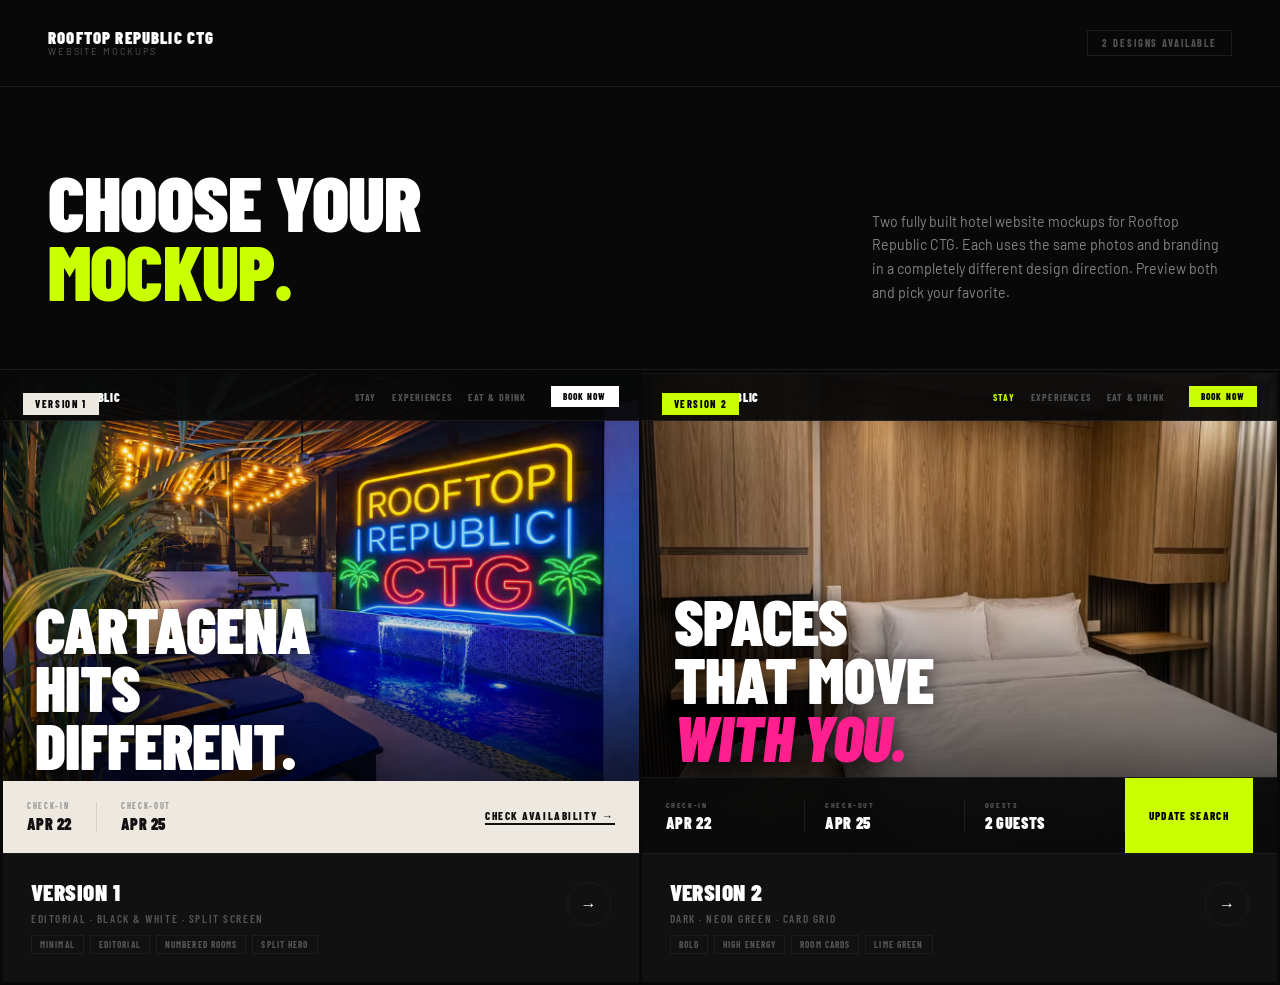
==== home.html @ eb77c1df "Add mockup showcase homepage with Version 1 and Version 2 cards New home.html serves as the root lan" ====
<!DOCTYPE html>
<html lang="en">
<head>
  <meta charset="UTF-8" />
  <meta name="viewport" content="width=device-width, initial-scale=1.0" />
  <title>Rooftop Republic CTG Mockups</title>
  <link rel="preconnect" href="https://fonts.googleapis.com">
  <link rel="preconnect" href="https://fonts.gstatic.com" crossorigin>
  <link href="https://fonts.googleapis.com/css2?family=Barlow+Condensed:wght@400;600;700;800;900&family=Barlow:wght@300;400;500&display=swap" rel="stylesheet">
  <style>
    *, *::before, *::after { box-sizing: border-box; margin: 0; padding: 0; }

    :root {
      --lime:  #C9FF00;
      --cream: #EDE9E1;
      --black: #080808;
      --dark:  #111;
      --border:#1C1C1C;
      --muted: #555;
      --white: #FFFFFF;
    }

    body {
      font-family: 'Barlow', sans-serif;
      background: var(--black);
      color: var(--white);
      min-height: 100vh;
    }

    /* ── HEADER ── */
    header {
      display: flex;
      align-items: center;
      justify-content: space-between;
      padding: 28px 48px;
      border-bottom: 1px solid var(--border);
    }
    .logo {
      display: flex;
      flex-direction: column;
      line-height: 1.15;
    }
    .logo-main {
      font-family: 'Barlow Condensed', sans-serif;
      font-size: 1.05rem;
      font-weight: 900;
      letter-spacing: .07em;
      text-transform: uppercase;
      color: var(--white);
    }
    .logo-sub {
      font-size: .58rem;
      letter-spacing: .2em;
      text-transform: uppercase;
      color: var(--muted);
    }
    .header-tag {
      font-family: 'Barlow Condensed', sans-serif;
      font-size: .65rem;
      font-weight: 700;
      letter-spacing: .18em;
      text-transform: uppercase;
      color: var(--muted);
      border: 1px solid var(--border);
      padding: 6px 14px;
    }

    /* ── HERO BAR ── */
    .hero-bar {
      padding: 80px 48px 64px;
      border-bottom: 1px solid var(--border);
      display: flex;
      align-items: flex-end;
      justify-content: space-between;
      gap: 40px;
    }
    .hero-bar-title {
      font-family: 'Barlow Condensed', sans-serif;
      font-size: clamp(3rem, 6vw, 5.5rem);
      font-weight: 900;
      text-transform: uppercase;
      letter-spacing: -.01em;
      line-height: .9;
    }
    .hero-bar-title span { color: var(--lime); }
    .hero-bar-desc {
      max-width: 360px;
      font-size: .88rem;
      color: rgba(255,255,255,.5);
      line-height: 1.7;
      flex-shrink: 0;
    }

    /* ── MOCKUP GRID ── */
    .mockup-grid {
      display: grid;
      grid-template-columns: 1fr 1fr;
      gap: 3px;
      padding: 3px;
    }

    .mockup-card {
      position: relative;
      background: var(--dark);
      overflow: hidden;
      cursor: pointer;
      text-decoration: none;
      color: inherit;
      display: block;
    }

    /* Preview: stacked mini-screenshots of the mockup */
    .mockup-preview {
      position: relative;
      height: 480px;
      overflow: hidden;
    }
    .mockup-preview img {
      width: 100%; height: 100%;
      object-fit: cover;
      display: block;
      transition: transform .65s ease;
    }
    .mockup-card:hover .mockup-preview img { transform: scale(1.04); }

    /* Overlay layer: shows the "screen" effect */
    .mockup-screen-overlay {
      position: absolute;
      inset: 0;
      background: linear-gradient(to top, rgba(0,0,0,.88) 0%, rgba(0,0,0,.1) 50%, transparent 100%);
    }

    /* Version badge */
    .version-badge {
      position: absolute;
      top: 20px; left: 20px;
      font-family: 'Barlow Condensed', sans-serif;
      font-size: .65rem;
      font-weight: 800;
      letter-spacing: .16em;
      text-transform: uppercase;
      padding: 5px 12px;
      color: var(--black);
    }
    .badge-v1 { background: var(--cream); color: var(--black); }
    .badge-v2 { background: var(--lime); color: var(--black); }

    /* Mockup info panel */
    .mockup-info {
      padding: 24px 28px 28px;
      border-top: 1px solid var(--border);
      display: flex;
      align-items: flex-start;
      justify-content: space-between;
      gap: 16px;
    }
    .mockup-name {
      font-family: 'Barlow Condensed', sans-serif;
      font-size: 1.45rem;
      font-weight: 900;
      text-transform: uppercase;
      letter-spacing: .02em;
      margin-bottom: 6px;
    }
    .mockup-style {
      font-family: 'Barlow Condensed', sans-serif;
      font-size: .7rem;
      font-weight: 600;
      letter-spacing: .14em;
      text-transform: uppercase;
      color: var(--muted);
    }
    .mockup-arrow {
      flex-shrink: 0;
      width: 44px; height: 44px;
      border: 1px solid var(--border);
      border-radius: 50%;
      display: flex;
      align-items: center;
      justify-content: center;
      font-size: 1rem;
      color: var(--white);
      transition: background .15s, border-color .15s;
      margin-top: 4px;
    }
    .mockup-card:hover .mockup-arrow {
      background: var(--white);
      border-color: var(--white);
      color: var(--black);
    }

    /* Style tags row */
    .style-tags {
      display: flex;
      gap: 6px;
      margin-top: 10px;
      flex-wrap: wrap;
    }
    .style-tag {
      font-family: 'Barlow Condensed', sans-serif;
      font-size: .58rem;
      font-weight: 700;
      letter-spacing: .12em;
      text-transform: uppercase;
      color: var(--muted);
      border: 1px solid var(--border);
      padding: 3px 8px;
    }

    /* ── FOOTER ── */
    footer {
      padding: 36px 48px;
      border-top: 1px solid var(--border);
      display: flex;
      align-items: center;
      justify-content: space-between;
      flex-wrap: wrap;
      gap: 16px;
    }
    .footer-copy {
      font-size: .7rem;
      color: var(--muted);
      letter-spacing: .06em;
    }
    .footer-note {
      font-family: 'Barlow Condensed', sans-serif;
      font-size: .65rem;
      font-weight: 600;
      letter-spacing: .14em;
      text-transform: uppercase;
      color: #333;
    }

    @media (max-width: 800px) {
      header { padding: 20px 24px; }
      .hero-bar { padding: 48px 24px 40px; flex-direction: column; align-items: flex-start; }
      .mockup-grid { grid-template-columns: 1fr; }
      .mockup-preview { height: 320px; }
      footer { padding: 24px; }
    }
  </style>
</head>
<body>

<!-- ── HEADER ── -->
<header>
  <div class="logo">
    <span class="logo-main">Rooftop Republic CTG</span>
    <span class="logo-sub">Website Mockups</span>
  </div>
  <div class="header-tag">2 Designs Available</div>
</header>

<!-- ── HERO BAR ── -->
<div class="hero-bar">
  <h1 class="hero-bar-title">
    Choose Your<br>
    <span>Mockup.</span>
  </h1>
  <p class="hero-bar-desc">
    Two fully built hotel website mockups for Rooftop Republic CTG. Each uses the same photos and branding in a completely different design direction. Preview both and pick your favorite.
  </p>
</div>

<!-- ── MOCKUP CARDS ── -->
<div class="mockup-grid">

  <!-- Version 1: Editorial B&W -->
  <a href="/hotel2" class="mockup-card">
    <div class="mockup-preview">
      <img src="/assets/rooftopgtg.png" alt="Version 1 — Editorial" />
      <div class="mockup-screen-overlay"></div>

      <!-- Mini nav overlay to hint at the design -->
      <div style="position:absolute; top:0; left:0; right:0; height:48px; background:rgba(8,8,8,.92); display:flex; align-items:center; padding:0 20px; gap:16px; border-bottom:1px solid rgba(255,255,255,.07);">
        <div style="font-family:'Barlow Condensed',sans-serif; font-size:.75rem; font-weight:900; letter-spacing:.06em; text-transform:uppercase; margin-right:auto;">Rooftop Republic</div>
        <div style="font-family:'Barlow Condensed',sans-serif; font-size:.62rem; font-weight:700; letter-spacing:.12em; text-transform:uppercase; color:#555;">Stay</div>
        <div style="font-family:'Barlow Condensed',sans-serif; font-size:.62rem; font-weight:700; letter-spacing:.12em; text-transform:uppercase; color:#555;">Experiences</div>
        <div style="font-family:'Barlow Condensed',sans-serif; font-size:.62rem; font-weight:700; letter-spacing:.12em; text-transform:uppercase; color:#555;">Eat &amp; Drink</div>
        <div style="background:var(--white); color:#000; font-family:'Barlow Condensed',sans-serif; font-size:.58rem; font-weight:800; letter-spacing:.12em; text-transform:uppercase; padding:5px 12px; margin-left:8px;">Book Now</div>
      </div>

      <!-- Hero text hint -->
      <div style="position:absolute; bottom:80px; left:32px;">
        <div style="font-family:'Barlow Condensed',sans-serif; font-size:clamp(2.5rem,5vw,4rem); font-weight:900; line-height:.9; letter-spacing:-.01em; text-transform:uppercase; color:#fff; text-shadow:0 2px 20px rgba(0,0,0,.6);">
          Cartagena<br>Hits<br>Different.
        </div>
      </div>

      <!-- Split cream hint at bottom -->
      <div style="position:absolute; bottom:0; left:0; right:0; height:72px; background:var(--cream); display:flex; align-items:center; padding:0 24px; gap:24px;">
        <div>
          <div style="font-family:'Barlow Condensed',sans-serif; font-size:.52rem; font-weight:700; letter-spacing:.2em; text-transform:uppercase; color:#999; margin-bottom:3px;">Check-In</div>
          <div style="font-family:'Barlow Condensed',sans-serif; font-size:1rem; font-weight:900; color:#111; letter-spacing:.03em; text-transform:uppercase;">APR 22</div>
        </div>
        <div style="width:1px; height:30px; background:rgba(0,0,0,.1);"></div>
        <div>
          <div style="font-family:'Barlow Condensed',sans-serif; font-size:.52rem; font-weight:700; letter-spacing:.2em; text-transform:uppercase; color:#999; margin-bottom:3px;">Check-Out</div>
          <div style="font-family:'Barlow Condensed',sans-serif; font-size:1rem; font-weight:900; color:#111; letter-spacing:.03em; text-transform:uppercase;">APR 25</div>
        </div>
        <div style="margin-left:auto; font-family:'Barlow Condensed',sans-serif; font-size:.7rem; font-weight:800; letter-spacing:.14em; text-transform:uppercase; color:#111; border-bottom:2px solid #111; padding-bottom:1px;">Check Availability →</div>
      </div>
    </div>
    <div class="mockup-info">
      <div>
        <div class="mockup-name">Version 1</div>
        <div class="mockup-style">Editorial · Black &amp; White · Split Screen</div>
        <div class="style-tags">
          <span class="style-tag">Minimal</span>
          <span class="style-tag">Editorial</span>
          <span class="style-tag">Numbered Rooms</span>
          <span class="style-tag">Split Hero</span>
        </div>
      </div>
      <div class="mockup-arrow">→</div>
    </div>
    <div class="version-badge badge-v1">Version 1</div>
  </a>

  <!-- Version 2: Dark / Neon -->
  <a href="/hotel" class="mockup-card">
    <div class="mockup-preview">
      <img src="/assets/mainbedroom.png" alt="Version 2 — Dark Neon" />
      <div class="mockup-screen-overlay"></div>

      <!-- Mini nav overlay -->
      <div style="position:absolute; top:0; left:0; right:0; height:48px; background:rgba(10,10,10,.95); display:flex; align-items:center; padding:0 20px; gap:16px; border-bottom:1px solid rgba(255,255,255,.07);">
        <div style="font-family:'Barlow Condensed',sans-serif; font-size:.75rem; font-weight:900; letter-spacing:.06em; text-transform:uppercase; margin-right:auto;">Rooftop Republic</div>
        <div style="font-family:'Barlow Condensed',sans-serif; font-size:.62rem; font-weight:700; letter-spacing:.12em; text-transform:uppercase; color:var(--lime);">Stay</div>
        <div style="font-family:'Barlow Condensed',sans-serif; font-size:.62rem; font-weight:700; letter-spacing:.12em; text-transform:uppercase; color:#555;">Experiences</div>
        <div style="font-family:'Barlow Condensed',sans-serif; font-size:.62rem; font-weight:700; letter-spacing:.12em; text-transform:uppercase; color:#555;">Eat &amp; Drink</div>
        <div style="background:var(--lime); color:#000; font-family:'Barlow Condensed',sans-serif; font-size:.58rem; font-weight:800; letter-spacing:.12em; text-transform:uppercase; padding:5px 12px; margin-left:8px;">Book Now</div>
      </div>

      <!-- Hero text hint -->
      <div style="position:absolute; bottom:88px; left:32px;">
        <div style="font-family:'Barlow Condensed',sans-serif; font-size:clamp(2.5rem,5vw,4rem); font-weight:900; line-height:.9; letter-spacing:-.01em; text-transform:uppercase; color:#fff; text-shadow:0 2px 20px rgba(0,0,0,.7);">
          Spaces<br>That Move<br><span style="color:#FF1F8E; font-style:italic;">With You.</span>
        </div>
      </div>

      <!-- Search bar hint at bottom -->
      <div style="position:absolute; bottom:0; left:0; right:0; height:76px; background:rgba(10,10,10,.95); display:flex; align-items:center; padding:0 24px; gap:0; border-top:1px solid rgba(255,255,255,.06);">
        <div style="flex:1; padding:0 20px 0 0; border-right:1px solid rgba(255,255,255,.08);">
          <div style="font-family:'Barlow Condensed',sans-serif; font-size:.5rem; font-weight:700; letter-spacing:.2em; text-transform:uppercase; color:#555; margin-bottom:3px;">Check-In</div>
          <div style="font-family:'Barlow Condensed',sans-serif; font-size:1rem; font-weight:900; color:#fff; letter-spacing:.04em; text-transform:uppercase;">APR 22</div>
        </div>
        <div style="flex:1; padding:0 20px; border-right:1px solid rgba(255,255,255,.08);">
          <div style="font-family:'Barlow Condensed',sans-serif; font-size:.5rem; font-weight:700; letter-spacing:.2em; text-transform:uppercase; color:#555; margin-bottom:3px;">Check-Out</div>
          <div style="font-family:'Barlow Condensed',sans-serif; font-size:1rem; font-weight:900; color:#fff; letter-spacing:.04em; text-transform:uppercase;">APR 25</div>
        </div>
        <div style="flex:1; padding:0 20px; border-right:1px solid rgba(255,255,255,.08);">
          <div style="font-family:'Barlow Condensed',sans-serif; font-size:.5rem; font-weight:700; letter-spacing:.2em; text-transform:uppercase; color:#555; margin-bottom:3px;">Guests</div>
          <div style="font-family:'Barlow Condensed',sans-serif; font-size:1rem; font-weight:900; color:#fff; letter-spacing:.04em; text-transform:uppercase;">2 Guests</div>
        </div>
        <div style="background:var(--lime); color:#000; font-family:'Barlow Condensed',sans-serif; font-size:.7rem; font-weight:800; letter-spacing:.12em; text-transform:uppercase; padding:0 24px; height:76px; display:flex; align-items:center; white-space:nowrap;">Update Search</div>
      </div>
    </div>
    <div class="mockup-info">
      <div>
        <div class="mockup-name">Version 2</div>
        <div class="mockup-style">Dark · Neon Green · Card Grid</div>
        <div class="style-tags">
          <span class="style-tag">Bold</span>
          <span class="style-tag">High Energy</span>
          <span class="style-tag">Room Cards</span>
          <span class="style-tag">Lime Green</span>
        </div>
      </div>
      <div class="mockup-arrow">→</div>
    </div>
    <div class="version-badge badge-v2">Version 2</div>
  </a>

</div>

<!-- ── FOOTER ── */
<footer>
  <span class="footer-copy">© 2025 Rooftop Republic CTG · Cartagena de Indias, Colombia</span>
  <span class="footer-note">Mockup Preview — Not for Distribution</span>
</footer>

</body>
</html>
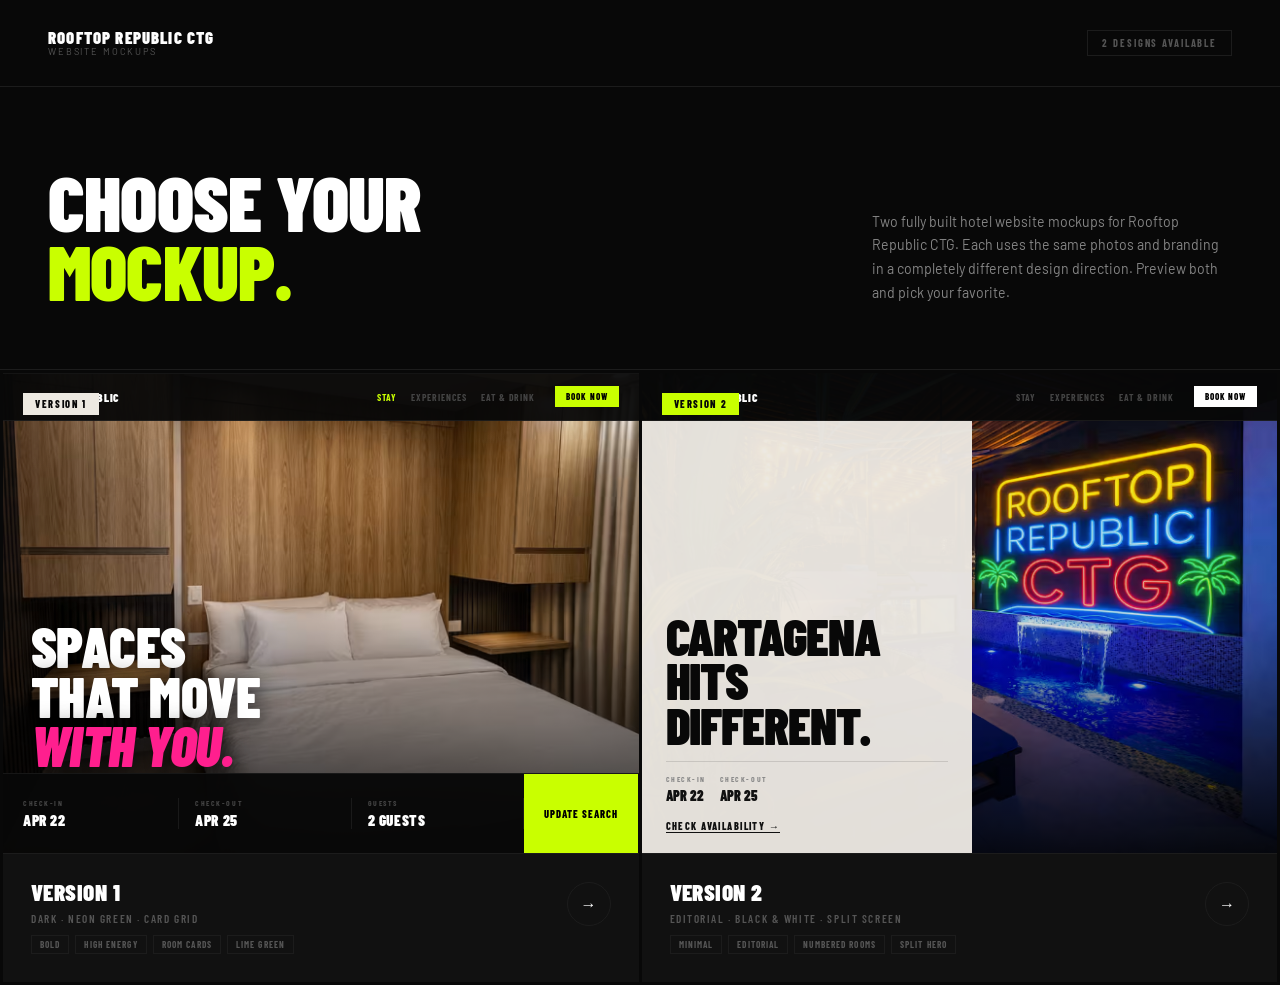
==== commit cdc6f738: "Rebuild hotel2 as Version 2 editorial mockup; fix homepage card labels hotel2.html: clean rebuild of" ====
--- a/home.html
+++ b/home.html
@@ -265,45 +265,86 @@
 <!-- ── MOCKUP CARDS ── -->
 <div class="mockup-grid">
 
-  <!-- Version 1: Editorial B&W -->
-  <a href="/hotel2" class="mockup-card">
+  <!-- ── VERSION 1: Dark / Neon ── -->
+  <a href="/hotel" class="mockup-card">
     <div class="mockup-preview">
-      <img src="/assets/rooftopgtg.png" alt="Version 1 — Editorial" />
+      <img src="/assets/mainbedroom.png" alt="Version 1 — Dark Neon" />
       <div class="mockup-screen-overlay"></div>
-
-      <!-- Mini nav overlay to hint at the design -->
-      <div style="position:absolute; top:0; left:0; right:0; height:48px; background:rgba(8,8,8,.92); display:flex; align-items:center; padding:0 20px; gap:16px; border-bottom:1px solid rgba(255,255,255,.07);">
-        <div style="font-family:'Barlow Condensed',sans-serif; font-size:.75rem; font-weight:900; letter-spacing:.06em; text-transform:uppercase; margin-right:auto;">Rooftop Republic</div>
-        <div style="font-family:'Barlow Condensed',sans-serif; font-size:.62rem; font-weight:700; letter-spacing:.12em; text-transform:uppercase; color:#555;">Stay</div>
-        <div style="font-family:'Barlow Condensed',sans-serif; font-size:.62rem; font-weight:700; letter-spacing:.12em; text-transform:uppercase; color:#555;">Experiences</div>
-        <div style="font-family:'Barlow Condensed',sans-serif; font-size:.62rem; font-weight:700; letter-spacing:.12em; text-transform:uppercase; color:#555;">Eat &amp; Drink</div>
-        <div style="background:var(--white); color:#000; font-family:'Barlow Condensed',sans-serif; font-size:.58rem; font-weight:800; letter-spacing:.12em; text-transform:uppercase; padding:5px 12px; margin-left:8px;">Book Now</div>
-      </div>
-
-      <!-- Hero text hint -->
-      <div style="position:absolute; bottom:80px; left:32px;">
-        <div style="font-family:'Barlow Condensed',sans-serif; font-size:clamp(2.5rem,5vw,4rem); font-weight:900; line-height:.9; letter-spacing:-.01em; text-transform:uppercase; color:#fff; text-shadow:0 2px 20px rgba(0,0,0,.6);">
-          Cartagena<br>Hits<br>Different.
-        </div>
-      </div>
-
-      <!-- Split cream hint at bottom -->
-      <div style="position:absolute; bottom:0; left:0; right:0; height:72px; background:var(--cream); display:flex; align-items:center; padding:0 24px; gap:24px;">
-        <div>
-          <div style="font-family:'Barlow Condensed',sans-serif; font-size:.52rem; font-weight:700; letter-spacing:.2em; text-transform:uppercase; color:#999; margin-bottom:3px;">Check-In</div>
-          <div style="font-family:'Barlow Condensed',sans-serif; font-size:1rem; font-weight:900; color:#111; letter-spacing:.03em; text-transform:uppercase;">APR 22</div>
-        </div>
-        <div style="width:1px; height:30px; background:rgba(0,0,0,.1);"></div>
-        <div>
-          <div style="font-family:'Barlow Condensed',sans-serif; font-size:.52rem; font-weight:700; letter-spacing:.2em; text-transform:uppercase; color:#999; margin-bottom:3px;">Check-Out</div>
-          <div style="font-family:'Barlow Condensed',sans-serif; font-size:1rem; font-weight:900; color:#111; letter-spacing:.03em; text-transform:uppercase;">APR 25</div>
-        </div>
-        <div style="margin-left:auto; font-family:'Barlow Condensed',sans-serif; font-size:.7rem; font-weight:800; letter-spacing:.14em; text-transform:uppercase; color:#111; border-bottom:2px solid #111; padding-bottom:1px;">Check Availability →</div>
+      <!-- Nav -->
+      <div style="position:absolute; top:0; left:0; right:0; height:48px; background:rgba(8,8,8,.95); display:flex; align-items:center; padding:0 20px; gap:14px; border-bottom:1px solid rgba(255,255,255,.07);">
+        <div style="font-family:'Barlow Condensed',sans-serif; font-size:.72rem; font-weight:900; letter-spacing:.06em; text-transform:uppercase; margin-right:auto;">Rooftop Republic</div>
+        <div style="font-family:'Barlow Condensed',sans-serif; font-size:.6rem; font-weight:700; letter-spacing:.1em; text-transform:uppercase; color:var(--lime);">Stay</div>
+        <div style="font-family:'Barlow Condensed',sans-serif; font-size:.6rem; font-weight:700; letter-spacing:.1em; text-transform:uppercase; color:#444;">Experiences</div>
+        <div style="font-family:'Barlow Condensed',sans-serif; font-size:.6rem; font-weight:700; letter-spacing:.1em; text-transform:uppercase; color:#444;">Eat &amp; Drink</div>
+        <div style="background:var(--lime); color:#000; font-family:'Barlow Condensed',sans-serif; font-size:.56rem; font-weight:800; letter-spacing:.1em; text-transform:uppercase; padding:5px 11px; margin-left:6px;">Book Now</div>
+      </div>
+      <!-- Hero headline -->
+      <div style="position:absolute; bottom:84px; left:28px;">
+        <div style="font-family:'Barlow Condensed',sans-serif; font-size:clamp(2rem,4.5vw,3.5rem); font-weight:900; line-height:.88; letter-spacing:-.01em; text-transform:uppercase; color:#fff; text-shadow:0 2px 24px rgba(0,0,0,.8);">
+          Spaces<br>That Move<br><span style="color:#FF1F8E; font-style:italic;">With You.</span>
+        </div>
+      </div>
+      <!-- Search bar -->
+      <div style="position:absolute; bottom:0; left:0; right:0; height:80px; background:rgba(8,8,8,.96); display:flex; align-items:center; padding:0 0 0 0; border-top:1px solid rgba(255,255,255,.06);">
+        <div style="flex:1; padding:0 16px 0 20px; border-right:1px solid rgba(255,255,255,.07);">
+          <div style="font-family:'Barlow Condensed',sans-serif; font-size:.48rem; font-weight:700; letter-spacing:.2em; text-transform:uppercase; color:#444; margin-bottom:3px;">Check-In</div>
+          <div style="font-family:'Barlow Condensed',sans-serif; font-size:.95rem; font-weight:900; color:#fff; letter-spacing:.04em; text-transform:uppercase;">APR 22</div>
+        </div>
+        <div style="flex:1; padding:0 16px; border-right:1px solid rgba(255,255,255,.07);">
+          <div style="font-family:'Barlow Condensed',sans-serif; font-size:.48rem; font-weight:700; letter-spacing:.2em; text-transform:uppercase; color:#444; margin-bottom:3px;">Check-Out</div>
+          <div style="font-family:'Barlow Condensed',sans-serif; font-size:.95rem; font-weight:900; color:#fff; letter-spacing:.04em; text-transform:uppercase;">APR 25</div>
+        </div>
+        <div style="flex:1; padding:0 16px; border-right:1px solid rgba(255,255,255,.07);">
+          <div style="font-family:'Barlow Condensed',sans-serif; font-size:.48rem; font-weight:700; letter-spacing:.2em; text-transform:uppercase; color:#444; margin-bottom:3px;">Guests</div>
+          <div style="font-family:'Barlow Condensed',sans-serif; font-size:.95rem; font-weight:900; color:#fff; letter-spacing:.04em; text-transform:uppercase;">2 Guests</div>
+        </div>
+        <div style="background:var(--lime); color:#000; font-family:'Barlow Condensed',sans-serif; font-size:.66rem; font-weight:800; letter-spacing:.1em; text-transform:uppercase; padding:0 20px; height:80px; display:flex; align-items:center; white-space:nowrap; flex-shrink:0;">Update Search</div>
       </div>
     </div>
     <div class="mockup-info">
       <div>
         <div class="mockup-name">Version 1</div>
+        <div class="mockup-style">Dark · Neon Green · Card Grid</div>
+        <div class="style-tags">
+          <span class="style-tag">Bold</span>
+          <span class="style-tag">High Energy</span>
+          <span class="style-tag">Room Cards</span>
+          <span class="style-tag">Lime Green</span>
+        </div>
+      </div>
+      <div class="mockup-arrow">→</div>
+    </div>
+    <div class="version-badge badge-v1">Version 1</div>
+  </a>
+
+  <!-- ── VERSION 2: Editorial B&W ── -->
+  <a href="/hotel2" class="mockup-card">
+    <div class="mockup-preview">
+      <img src="/assets/rooftopgtg.png" alt="Version 2 — Editorial" />
+      <div class="mockup-screen-overlay"></div>
+      <!-- Nav -->
+      <div style="position:absolute; top:0; left:0; right:0; height:48px; background:rgba(8,8,8,.95); display:flex; align-items:center; padding:0 20px; gap:14px; border-bottom:1px solid rgba(255,255,255,.07);">
+        <div style="font-family:'Barlow Condensed',sans-serif; font-size:.72rem; font-weight:900; letter-spacing:.06em; text-transform:uppercase; margin-right:auto;">Rooftop Republic</div>
+        <div style="font-family:'Barlow Condensed',sans-serif; font-size:.6rem; font-weight:700; letter-spacing:.1em; text-transform:uppercase; color:#444;">Stay</div>
+        <div style="font-family:'Barlow Condensed',sans-serif; font-size:.6rem; font-weight:700; letter-spacing:.1em; text-transform:uppercase; color:#444;">Experiences</div>
+        <div style="font-family:'Barlow Condensed',sans-serif; font-size:.6rem; font-weight:700; letter-spacing:.1em; text-transform:uppercase; color:#444;">Eat &amp; Drink</div>
+        <div style="background:#fff; color:#000; font-family:'Barlow Condensed',sans-serif; font-size:.56rem; font-weight:800; letter-spacing:.1em; text-transform:uppercase; padding:5px 11px; margin-left:6px;">Book Now</div>
+      </div>
+      <!-- Hero text: cream left panel overlay -->
+      <div style="position:absolute; bottom:0; left:0; width:52%; height:calc(100% - 48px); background:rgba(237,233,226,.96); display:flex; flex-direction:column; justify-content:flex-end; padding:20px 24px;">
+        <div style="font-family:'Barlow Condensed',sans-serif; font-size:clamp(1.8rem,4vw,3.2rem); font-weight:900; line-height:.87; letter-spacing:-.02em; text-transform:uppercase; color:#080808; margin-bottom:14px;">Cartagena<br>Hits<br>Different.</div>
+        <div style="border-top:1px solid rgba(0,0,0,.12); padding-top:12px;">
+          <div style="display:flex; gap:14px; margin-bottom:10px;">
+            <div><div style="font-family:'Barlow Condensed',sans-serif; font-size:.48rem; font-weight:700; letter-spacing:.2em; text-transform:uppercase; color:#888; margin-bottom:3px;">Check-In</div><div style="font-family:'Barlow Condensed',sans-serif; font-size:.88rem; font-weight:900; color:#111; text-transform:uppercase;">APR 22</div></div>
+            <div><div style="font-family:'Barlow Condensed',sans-serif; font-size:.48rem; font-weight:700; letter-spacing:.2em; text-transform:uppercase; color:#888; margin-bottom:3px;">Check-Out</div><div style="font-family:'Barlow Condensed',sans-serif; font-size:.88rem; font-weight:900; color:#111; text-transform:uppercase;">APR 25</div></div>
+          </div>
+          <div style="font-family:'Barlow Condensed',sans-serif; font-size:.64rem; font-weight:800; letter-spacing:.14em; text-transform:uppercase; color:#111; border-bottom:1.5px solid #111; display:inline;">Check Availability →</div>
+        </div>
+      </div>
+    </div>
+    <div class="mockup-info">
+      <div>
+        <div class="mockup-name">Version 2</div>
         <div class="mockup-style">Editorial · Black &amp; White · Split Screen</div>
         <div class="style-tags">
           <span class="style-tag">Minimal</span>
@@ -314,61 +355,6 @@
       </div>
       <div class="mockup-arrow">→</div>
     </div>
-    <div class="version-badge badge-v1">Version 1</div>
-  </a>
-
-  <!-- Version 2: Dark / Neon -->
-  <a href="/hotel" class="mockup-card">
-    <div class="mockup-preview">
-      <img src="/assets/mainbedroom.png" alt="Version 2 — Dark Neon" />
-      <div class="mockup-screen-overlay"></div>
-
-      <!-- Mini nav overlay -->
-      <div style="position:absolute; top:0; left:0; right:0; height:48px; background:rgba(10,10,10,.95); display:flex; align-items:center; padding:0 20px; gap:16px; border-bottom:1px solid rgba(255,255,255,.07);">
-        <div style="font-family:'Barlow Condensed',sans-serif; font-size:.75rem; font-weight:900; letter-spacing:.06em; text-transform:uppercase; margin-right:auto;">Rooftop Republic</div>
-        <div style="font-family:'Barlow Condensed',sans-serif; font-size:.62rem; font-weight:700; letter-spacing:.12em; text-transform:uppercase; color:var(--lime);">Stay</div>
-        <div style="font-family:'Barlow Condensed',sans-serif; font-size:.62rem; font-weight:700; letter-spacing:.12em; text-transform:uppercase; color:#555;">Experiences</div>
-        <div style="font-family:'Barlow Condensed',sans-serif; font-size:.62rem; font-weight:700; letter-spacing:.12em; text-transform:uppercase; color:#555;">Eat &amp; Drink</div>
-        <div style="background:var(--lime); color:#000; font-family:'Barlow Condensed',sans-serif; font-size:.58rem; font-weight:800; letter-spacing:.12em; text-transform:uppercase; padding:5px 12px; margin-left:8px;">Book Now</div>
-      </div>
-
-      <!-- Hero text hint -->
-      <div style="position:absolute; bottom:88px; left:32px;">
-        <div style="font-family:'Barlow Condensed',sans-serif; font-size:clamp(2.5rem,5vw,4rem); font-weight:900; line-height:.9; letter-spacing:-.01em; text-transform:uppercase; color:#fff; text-shadow:0 2px 20px rgba(0,0,0,.7);">
-          Spaces<br>That Move<br><span style="color:#FF1F8E; font-style:italic;">With You.</span>
-        </div>
-      </div>
-
-      <!-- Search bar hint at bottom -->
-      <div style="position:absolute; bottom:0; left:0; right:0; height:76px; background:rgba(10,10,10,.95); display:flex; align-items:center; padding:0 24px; gap:0; border-top:1px solid rgba(255,255,255,.06);">
-        <div style="flex:1; padding:0 20px 0 0; border-right:1px solid rgba(255,255,255,.08);">
-          <div style="font-family:'Barlow Condensed',sans-serif; font-size:.5rem; font-weight:700; letter-spacing:.2em; text-transform:uppercase; color:#555; margin-bottom:3px;">Check-In</div>
-          <div style="font-family:'Barlow Condensed',sans-serif; font-size:1rem; font-weight:900; color:#fff; letter-spacing:.04em; text-transform:uppercase;">APR 22</div>
-        </div>
-        <div style="flex:1; padding:0 20px; border-right:1px solid rgba(255,255,255,.08);">
-          <div style="font-family:'Barlow Condensed',sans-serif; font-size:.5rem; font-weight:700; letter-spacing:.2em; text-transform:uppercase; color:#555; margin-bottom:3px;">Check-Out</div>
-          <div style="font-family:'Barlow Condensed',sans-serif; font-size:1rem; font-weight:900; color:#fff; letter-spacing:.04em; text-transform:uppercase;">APR 25</div>
-        </div>
-        <div style="flex:1; padding:0 20px; border-right:1px solid rgba(255,255,255,.08);">
-          <div style="font-family:'Barlow Condensed',sans-serif; font-size:.5rem; font-weight:700; letter-spacing:.2em; text-transform:uppercase; color:#555; margin-bottom:3px;">Guests</div>
-          <div style="font-family:'Barlow Condensed',sans-serif; font-size:1rem; font-weight:900; color:#fff; letter-spacing:.04em; text-transform:uppercase;">2 Guests</div>
-        </div>
-        <div style="background:var(--lime); color:#000; font-family:'Barlow Condensed',sans-serif; font-size:.7rem; font-weight:800; letter-spacing:.12em; text-transform:uppercase; padding:0 24px; height:76px; display:flex; align-items:center; white-space:nowrap;">Update Search</div>
-      </div>
-    </div>
-    <div class="mockup-info">
-      <div>
-        <div class="mockup-name">Version 2</div>
-        <div class="mockup-style">Dark · Neon Green · Card Grid</div>
-        <div class="style-tags">
-          <span class="style-tag">Bold</span>
-          <span class="style-tag">High Energy</span>
-          <span class="style-tag">Room Cards</span>
-          <span class="style-tag">Lime Green</span>
-        </div>
-      </div>
-      <div class="mockup-arrow">→</div>
-    </div>
     <div class="version-badge badge-v2">Version 2</div>
   </a>
 
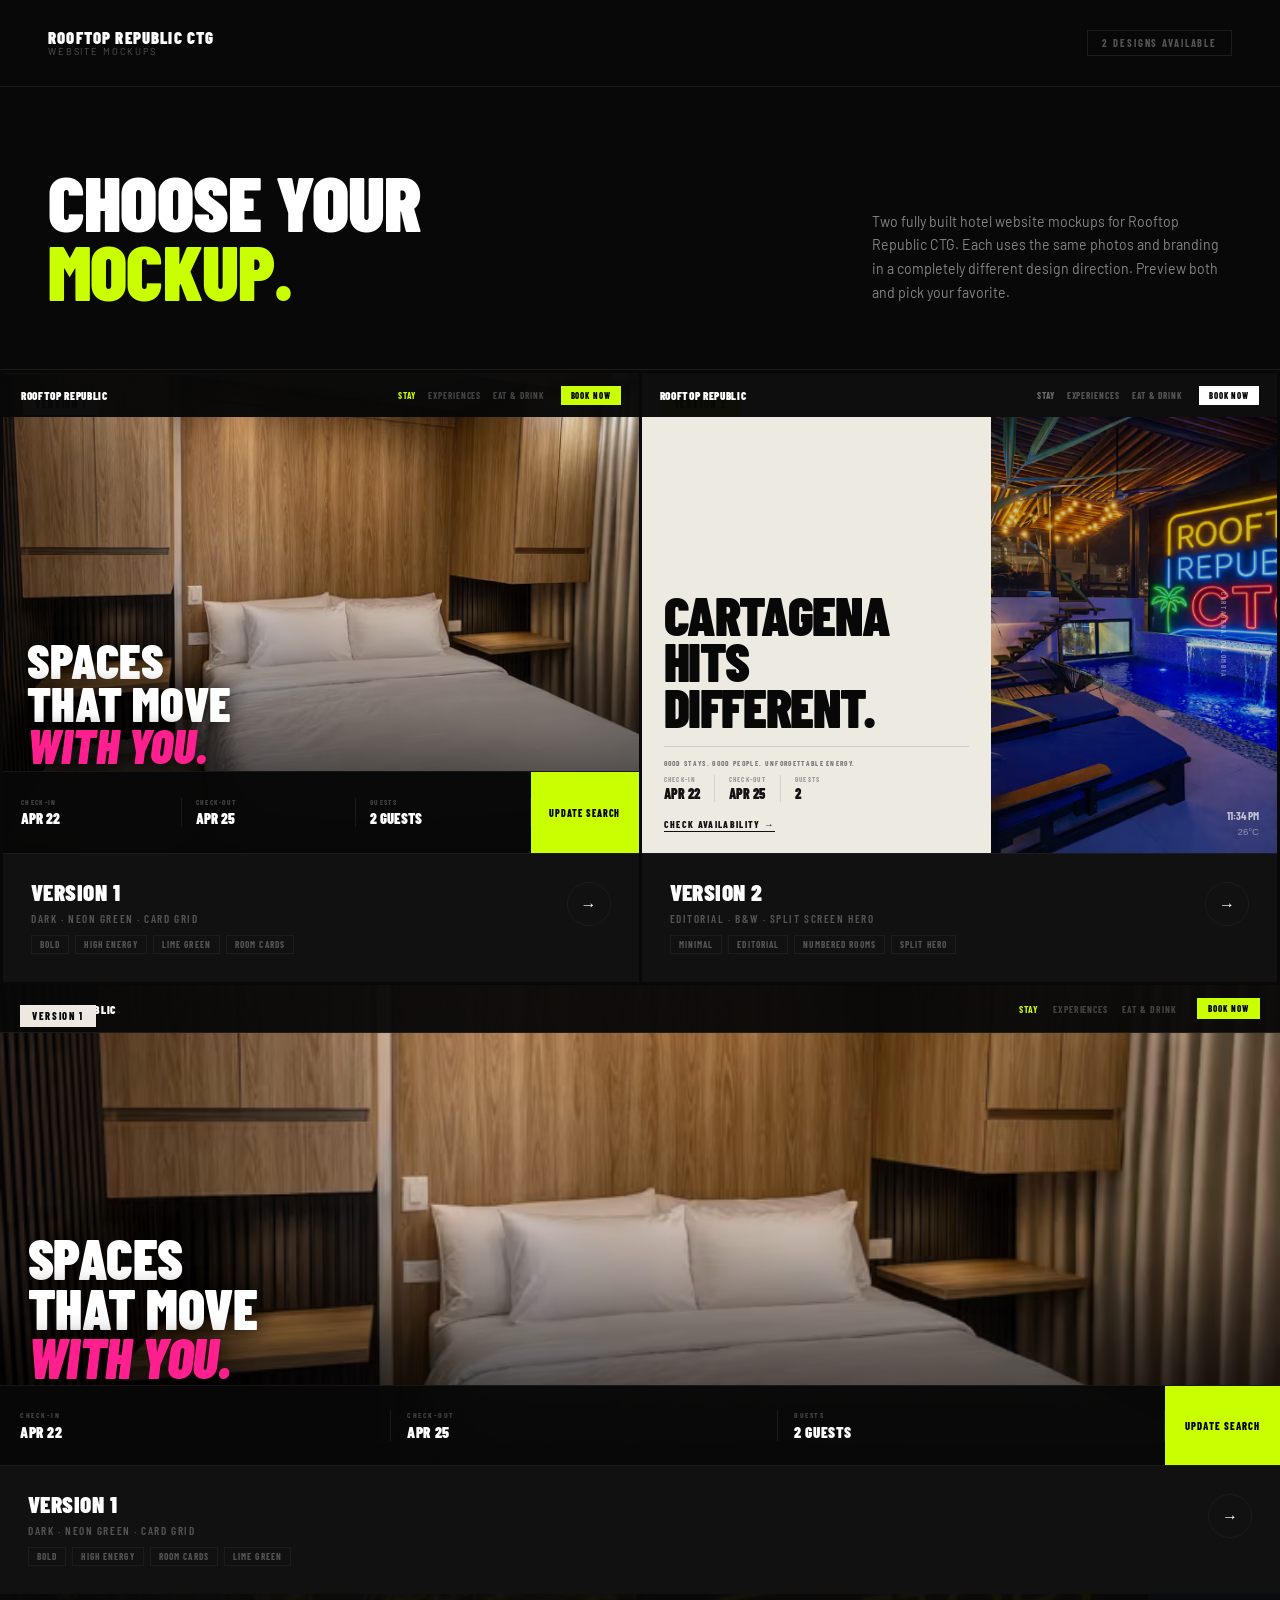
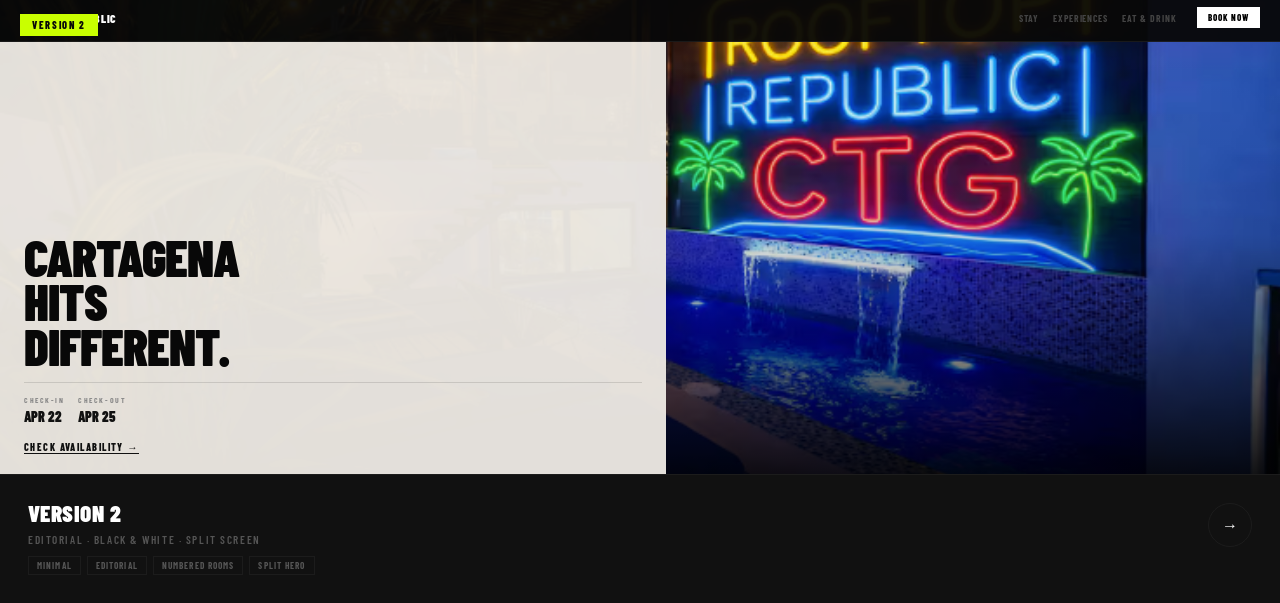
==== commit 923d7a1b: "Fix homepage: make Version 1 and Version 2 cards visually distinct Version 1 card: dark background w" ====
--- a/home.html
+++ b/home.html
@@ -264,6 +264,127 @@
 
 <!-- ── MOCKUP CARDS ── -->
 <div class="mockup-grid">
+
+  <!-- ── VERSION 1: Dark / Neon ── -->
+  <a href="/hotel" class="mockup-card">
+    <div class="mockup-preview">
+      <img src="/assets/mainbedroom.png" alt="Version 1" />
+      <div class="mockup-screen-overlay"></div>
+      <!-- Nav bar -->
+      <div style="position:absolute;top:0;left:0;right:0;height:44px;background:rgba(8,8,8,.97);display:flex;align-items:center;padding:0 18px;gap:12px;z-index:10;">
+        <span style="font-family:'Barlow Condensed',sans-serif;font-size:.7rem;font-weight:900;letter-spacing:.06em;text-transform:uppercase;color:#fff;margin-right:auto;">Rooftop Republic</span>
+        <span style="font-family:'Barlow Condensed',sans-serif;font-size:.58rem;font-weight:700;letter-spacing:.1em;text-transform:uppercase;color:#C9FF00;">Stay</span>
+        <span style="font-family:'Barlow Condensed',sans-serif;font-size:.58rem;font-weight:700;letter-spacing:.1em;text-transform:uppercase;color:#444;">Experiences</span>
+        <span style="font-family:'Barlow Condensed',sans-serif;font-size:.58rem;font-weight:700;letter-spacing:.1em;text-transform:uppercase;color:#444;">Eat &amp; Drink</span>
+        <span style="background:#C9FF00;color:#000;font-family:'Barlow Condensed',sans-serif;font-size:.54rem;font-weight:800;letter-spacing:.1em;text-transform:uppercase;padding:4px 10px;margin-left:4px;">Book Now</span>
+      </div>
+      <!-- Headline -->
+      <div style="position:absolute;bottom:86px;left:24px;z-index:10;">
+        <div style="font-family:'Barlow Condensed',sans-serif;font-size:clamp(1.8rem,3.8vw,3.2rem);font-weight:900;line-height:.88;text-transform:uppercase;color:#fff;text-shadow:0 2px 20px rgba(0,0,0,.9);">
+          Spaces<br>That Move<br><span style="color:#FF1F8E;font-style:italic;">With You.</span>
+        </div>
+      </div>
+      <!-- Dark search bar -->
+      <div style="position:absolute;bottom:0;left:0;right:0;height:82px;background:rgba(8,8,8,.97);display:flex;align-items:center;z-index:10;border-top:1px solid rgba(255,255,255,.06);">
+        <div style="flex:1;padding:0 14px 0 18px;border-right:1px solid rgba(255,255,255,.07);">
+          <div style="font-family:'Barlow Condensed',sans-serif;font-size:.46rem;font-weight:700;letter-spacing:.18em;text-transform:uppercase;color:#444;margin-bottom:3px;">Check-In</div>
+          <div style="font-family:'Barlow Condensed',sans-serif;font-size:.92rem;font-weight:900;color:#fff;text-transform:uppercase;">APR 22</div>
+        </div>
+        <div style="flex:1;padding:0 14px;border-right:1px solid rgba(255,255,255,.07);">
+          <div style="font-family:'Barlow Condensed',sans-serif;font-size:.46rem;font-weight:700;letter-spacing:.18em;text-transform:uppercase;color:#444;margin-bottom:3px;">Check-Out</div>
+          <div style="font-family:'Barlow Condensed',sans-serif;font-size:.92rem;font-weight:900;color:#fff;text-transform:uppercase;">APR 25</div>
+        </div>
+        <div style="flex:1;padding:0 14px;border-right:1px solid rgba(255,255,255,.07);">
+          <div style="font-family:'Barlow Condensed',sans-serif;font-size:.46rem;font-weight:700;letter-spacing:.18em;text-transform:uppercase;color:#444;margin-bottom:3px;">Guests</div>
+          <div style="font-family:'Barlow Condensed',sans-serif;font-size:.92rem;font-weight:900;color:#fff;text-transform:uppercase;">2 Guests</div>
+        </div>
+        <div style="background:#C9FF00;color:#000;font-family:'Barlow Condensed',sans-serif;font-size:.62rem;font-weight:800;letter-spacing:.1em;text-transform:uppercase;padding:0 18px;height:82px;display:flex;align-items:center;white-space:nowrap;flex-shrink:0;">Update Search</div>
+      </div>
+    </div>
+    <div class="mockup-info">
+      <div>
+        <div class="mockup-name">Version 1</div>
+        <div class="mockup-style">Dark · Neon Green · Card Grid</div>
+        <div class="style-tags">
+          <span class="style-tag">Bold</span>
+          <span class="style-tag">High Energy</span>
+          <span class="style-tag">Lime Green</span>
+          <span class="style-tag">Room Cards</span>
+        </div>
+      </div>
+      <div class="mockup-arrow">→</div>
+    </div>
+    <div class="version-badge badge-v1">Version 1</div>
+  </a>
+
+  <!-- ── VERSION 2: Editorial Split Screen ── -->
+  <a href="/hotel2" class="mockup-card">
+    <div class="mockup-preview" style="background:var(--cream);">
+      <!-- This card is a TRUE split: left=cream panel, right=photo -->
+      <!-- Nav bar (dark, full width) -->
+      <div style="position:absolute;top:0;left:0;right:0;height:44px;background:rgba(8,8,8,.97);display:flex;align-items:center;padding:0 18px;gap:12px;z-index:10;">
+        <span style="font-family:'Barlow Condensed',sans-serif;font-size:.7rem;font-weight:900;letter-spacing:.06em;text-transform:uppercase;color:#fff;margin-right:auto;">Rooftop Republic</span>
+        <span style="font-family:'Barlow Condensed',sans-serif;font-size:.58rem;font-weight:700;letter-spacing:.1em;text-transform:uppercase;color:rgba(255,255,255,.4);">Stay</span>
+        <span style="font-family:'Barlow Condensed',sans-serif;font-size:.58rem;font-weight:700;letter-spacing:.1em;text-transform:uppercase;color:rgba(255,255,255,.3);">Experiences</span>
+        <span style="font-family:'Barlow Condensed',sans-serif;font-size:.58rem;font-weight:700;letter-spacing:.1em;text-transform:uppercase;color:rgba(255,255,255,.3);">Eat &amp; Drink</span>
+        <span style="background:#fff;color:#000;font-family:'Barlow Condensed',sans-serif;font-size:.54rem;font-weight:800;letter-spacing:.1em;text-transform:uppercase;padding:4px 10px;margin-left:4px;">Book Now</span>
+      </div>
+      <!-- Left cream panel (55% width) -->
+      <div style="position:absolute;top:44px;left:0;width:55%;bottom:0;background:#EDEAE2;display:flex;flex-direction:column;justify-content:flex-end;padding:20px 22px 22px;z-index:5;">
+        <div style="font-family:'Barlow Condensed',sans-serif;font-size:clamp(2rem,4.2vw,3.8rem);font-weight:900;line-height:.86;letter-spacing:-.025em;text-transform:uppercase;color:#080808;margin-bottom:16px;">
+          Cartagena<br>Hits<br>Different.
+        </div>
+        <div style="border-top:1px solid rgba(0,0,0,.13);padding-top:12px;">
+          <div style="font-family:'Barlow Condensed',sans-serif;font-size:.46rem;font-weight:700;letter-spacing:.18em;text-transform:uppercase;color:#777;margin-bottom:8px;">Good Stays. Good People. Unforgettable Energy.</div>
+          <div style="display:flex;gap:14px;margin-bottom:10px;">
+            <div>
+              <div style="font-family:'Barlow Condensed',sans-serif;font-size:.44rem;font-weight:700;letter-spacing:.18em;text-transform:uppercase;color:#999;margin-bottom:2px;">Check-In</div>
+              <div style="font-family:'Barlow Condensed',sans-serif;font-size:.86rem;font-weight:900;color:#111;text-transform:uppercase;">APR 22</div>
+            </div>
+            <div style="width:1px;background:rgba(0,0,0,.1);"></div>
+            <div>
+              <div style="font-family:'Barlow Condensed',sans-serif;font-size:.44rem;font-weight:700;letter-spacing:.18em;text-transform:uppercase;color:#999;margin-bottom:2px;">Check-Out</div>
+              <div style="font-family:'Barlow Condensed',sans-serif;font-size:.86rem;font-weight:900;color:#111;text-transform:uppercase;">APR 25</div>
+            </div>
+            <div style="width:1px;background:rgba(0,0,0,.1);"></div>
+            <div>
+              <div style="font-family:'Barlow Condensed',sans-serif;font-size:.44rem;font-weight:700;letter-spacing:.18em;text-transform:uppercase;color:#999;margin-bottom:2px;">Guests</div>
+              <div style="font-family:'Barlow Condensed',sans-serif;font-size:.86rem;font-weight:900;color:#111;text-transform:uppercase;">2</div>
+            </div>
+          </div>
+          <span style="font-family:'Barlow Condensed',sans-serif;font-size:.6rem;font-weight:800;letter-spacing:.14em;text-transform:uppercase;color:#111;border-bottom:1.5px solid #111;padding-bottom:1px;">Check Availability →</span>
+        </div>
+      </div>
+      <!-- Right photo panel (45% width) -->
+      <div style="position:absolute;top:44px;right:0;width:45%;bottom:0;overflow:hidden;z-index:5;">
+        <img src="/assets/rooftopgtg.png" alt="Rooftop Republic CTG" style="width:100%;height:100%;object-fit:cover;object-position:center;display:block;" />
+        <div style="position:absolute;inset:0;background:rgba(0,0,0,.22);"></div>
+        <!-- Vertical text -->
+        <div style="position:absolute;right:10px;top:50%;transform:translateY(-50%) rotate(90deg);font-family:'Barlow Condensed',sans-serif;font-size:.44rem;font-weight:700;letter-spacing:.24em;text-transform:uppercase;color:rgba(255,255,255,.4);white-space:nowrap;">Cartagena, Colombia</div>
+        <!-- Time widget -->
+        <div style="position:absolute;right:18px;bottom:16px;text-align:right;">
+          <div style="font-family:'Barlow Condensed',sans-serif;font-size:.7rem;font-weight:700;color:rgba(255,255,255,.7);">11:34 PM</div>
+          <div style="font-family:'Barlow Condensed',sans-serif;font-size:.6rem;color:rgba(255,255,255,.45);margin-top:4px;">26°C</div>
+        </div>
+      </div>
+    </div>
+    <div class="mockup-info">
+      <div>
+        <div class="mockup-name">Version 2</div>
+        <div class="mockup-style">Editorial · B&amp;W · Split Screen Hero</div>
+        <div class="style-tags">
+          <span class="style-tag">Minimal</span>
+          <span class="style-tag">Editorial</span>
+          <span class="style-tag">Numbered Rooms</span>
+          <span class="style-tag">Split Hero</span>
+        </div>
+      </div>
+      <div class="mockup-arrow">→</div>
+    </div>
+    <div class="version-badge badge-v2">Version 2</div>
+  </a>
+
+</div>
 
   <!-- ── VERSION 1: Dark / Neon ── -->
   <a href="/hotel" class="mockup-card">
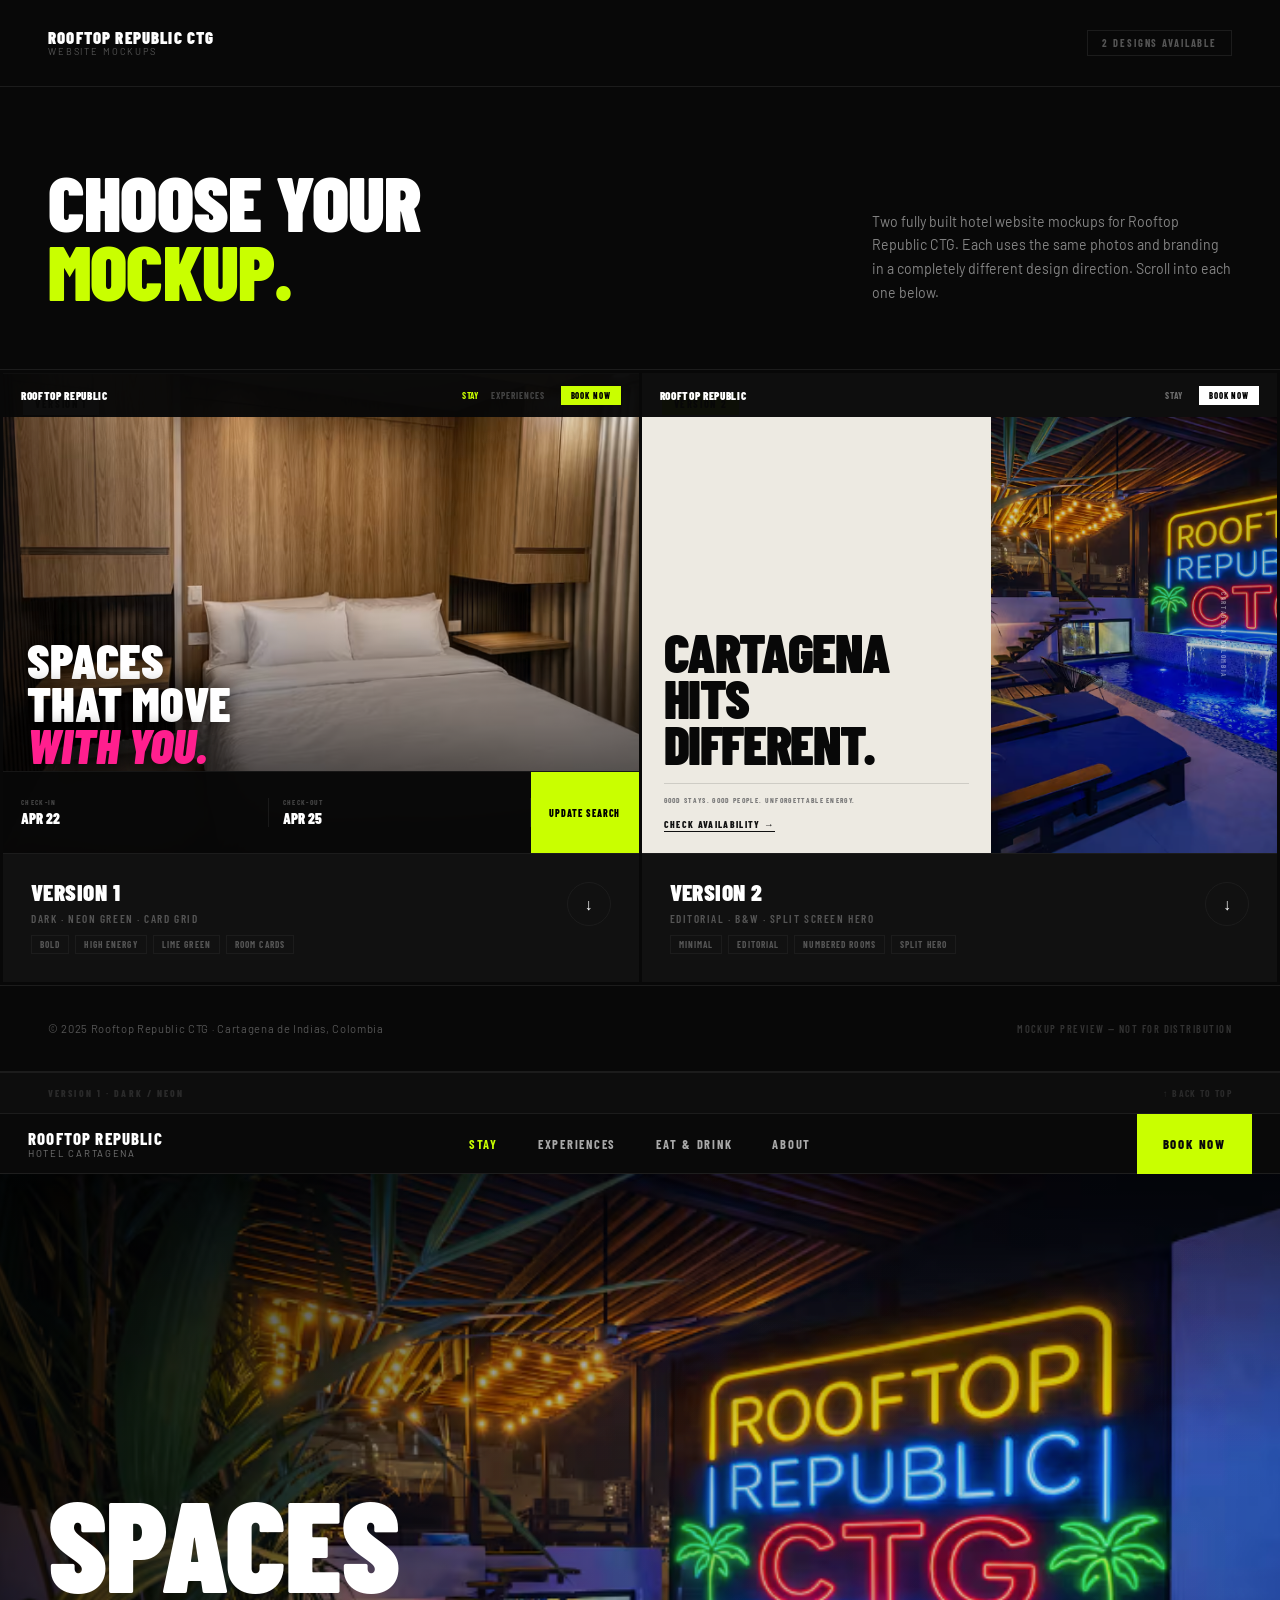
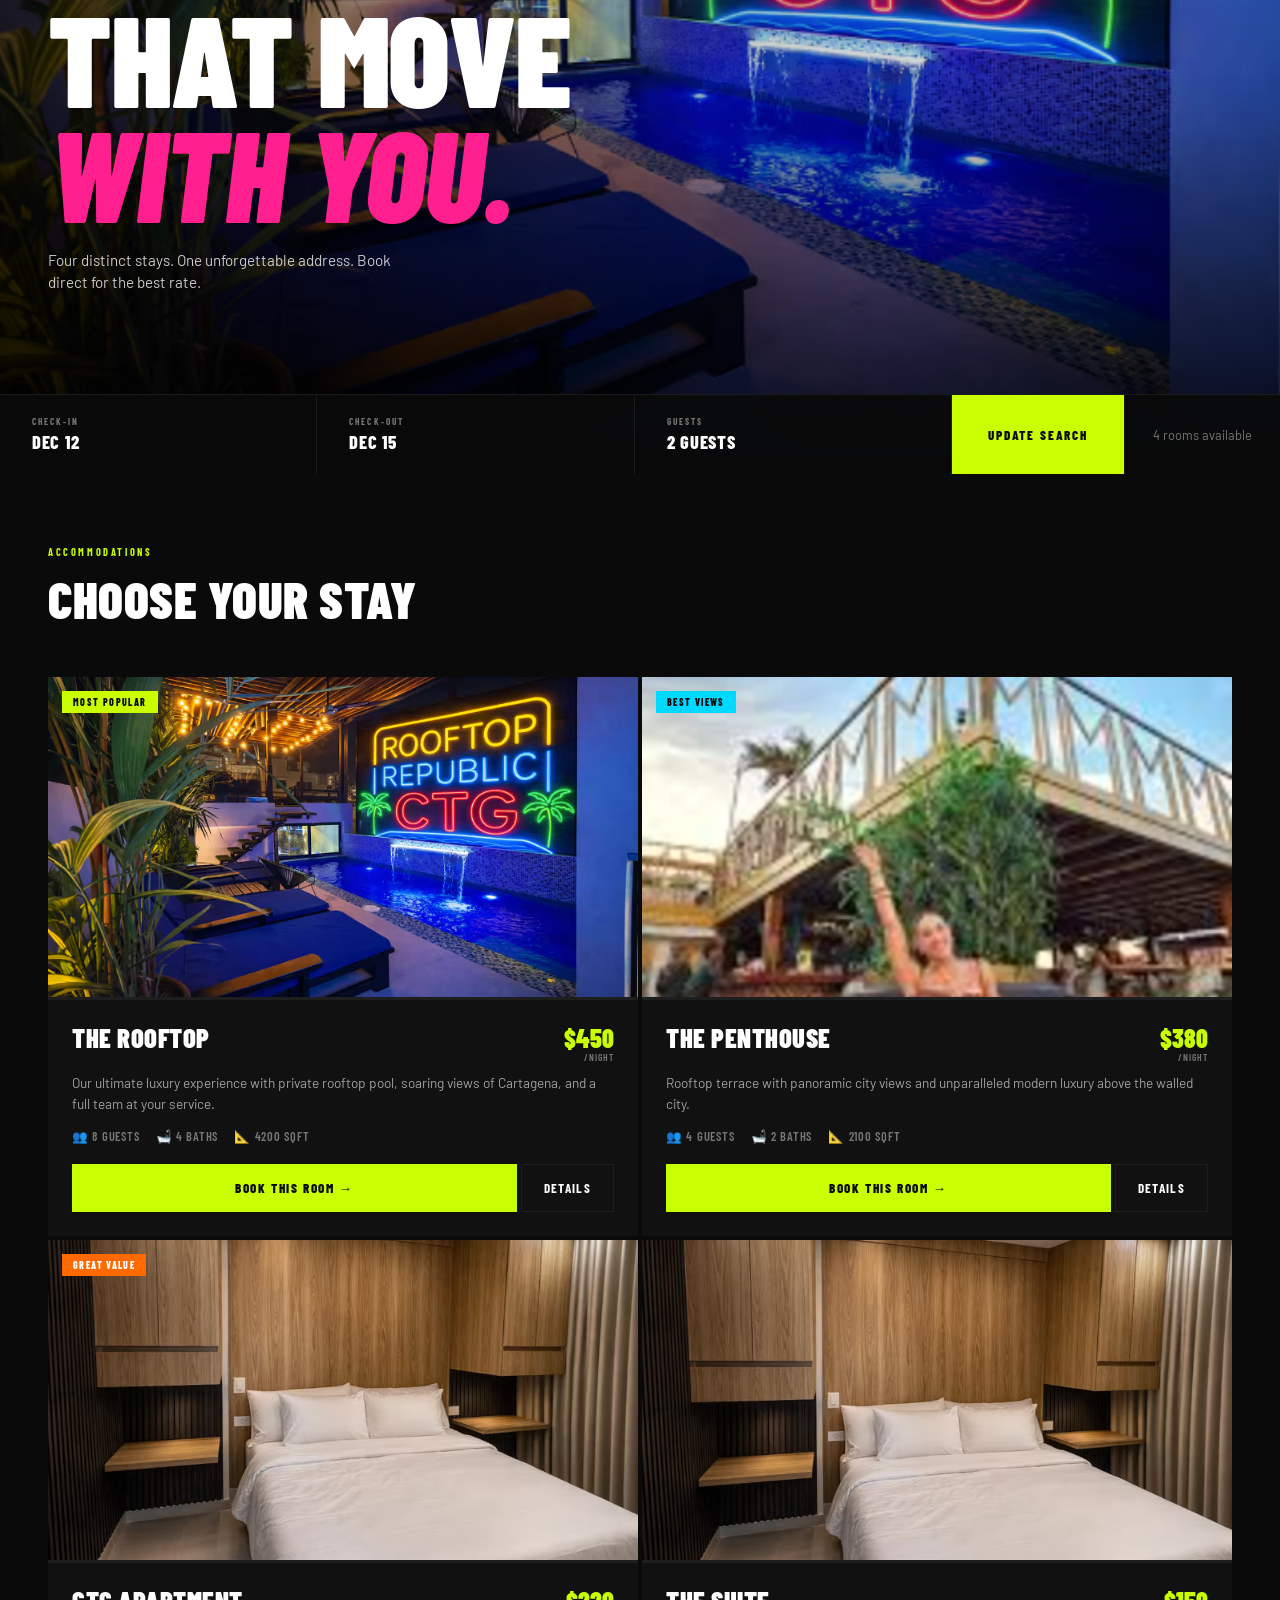
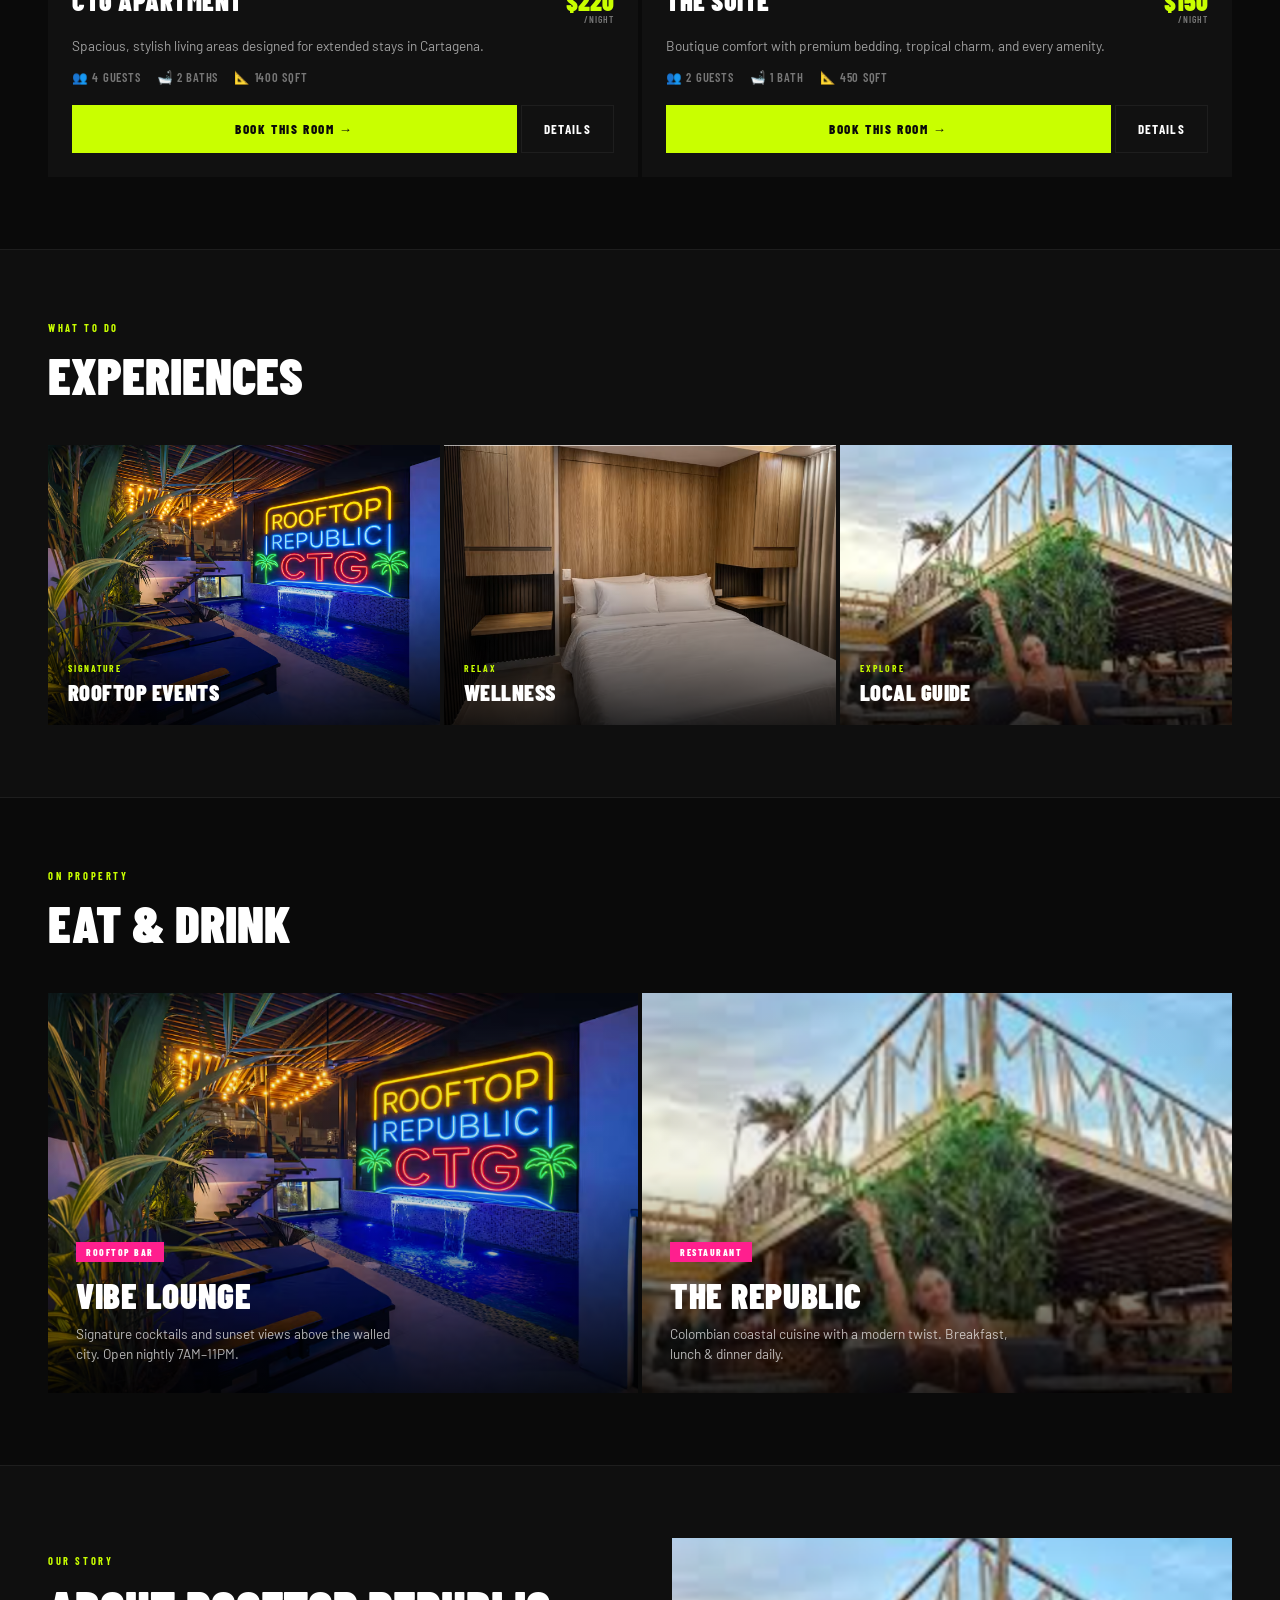
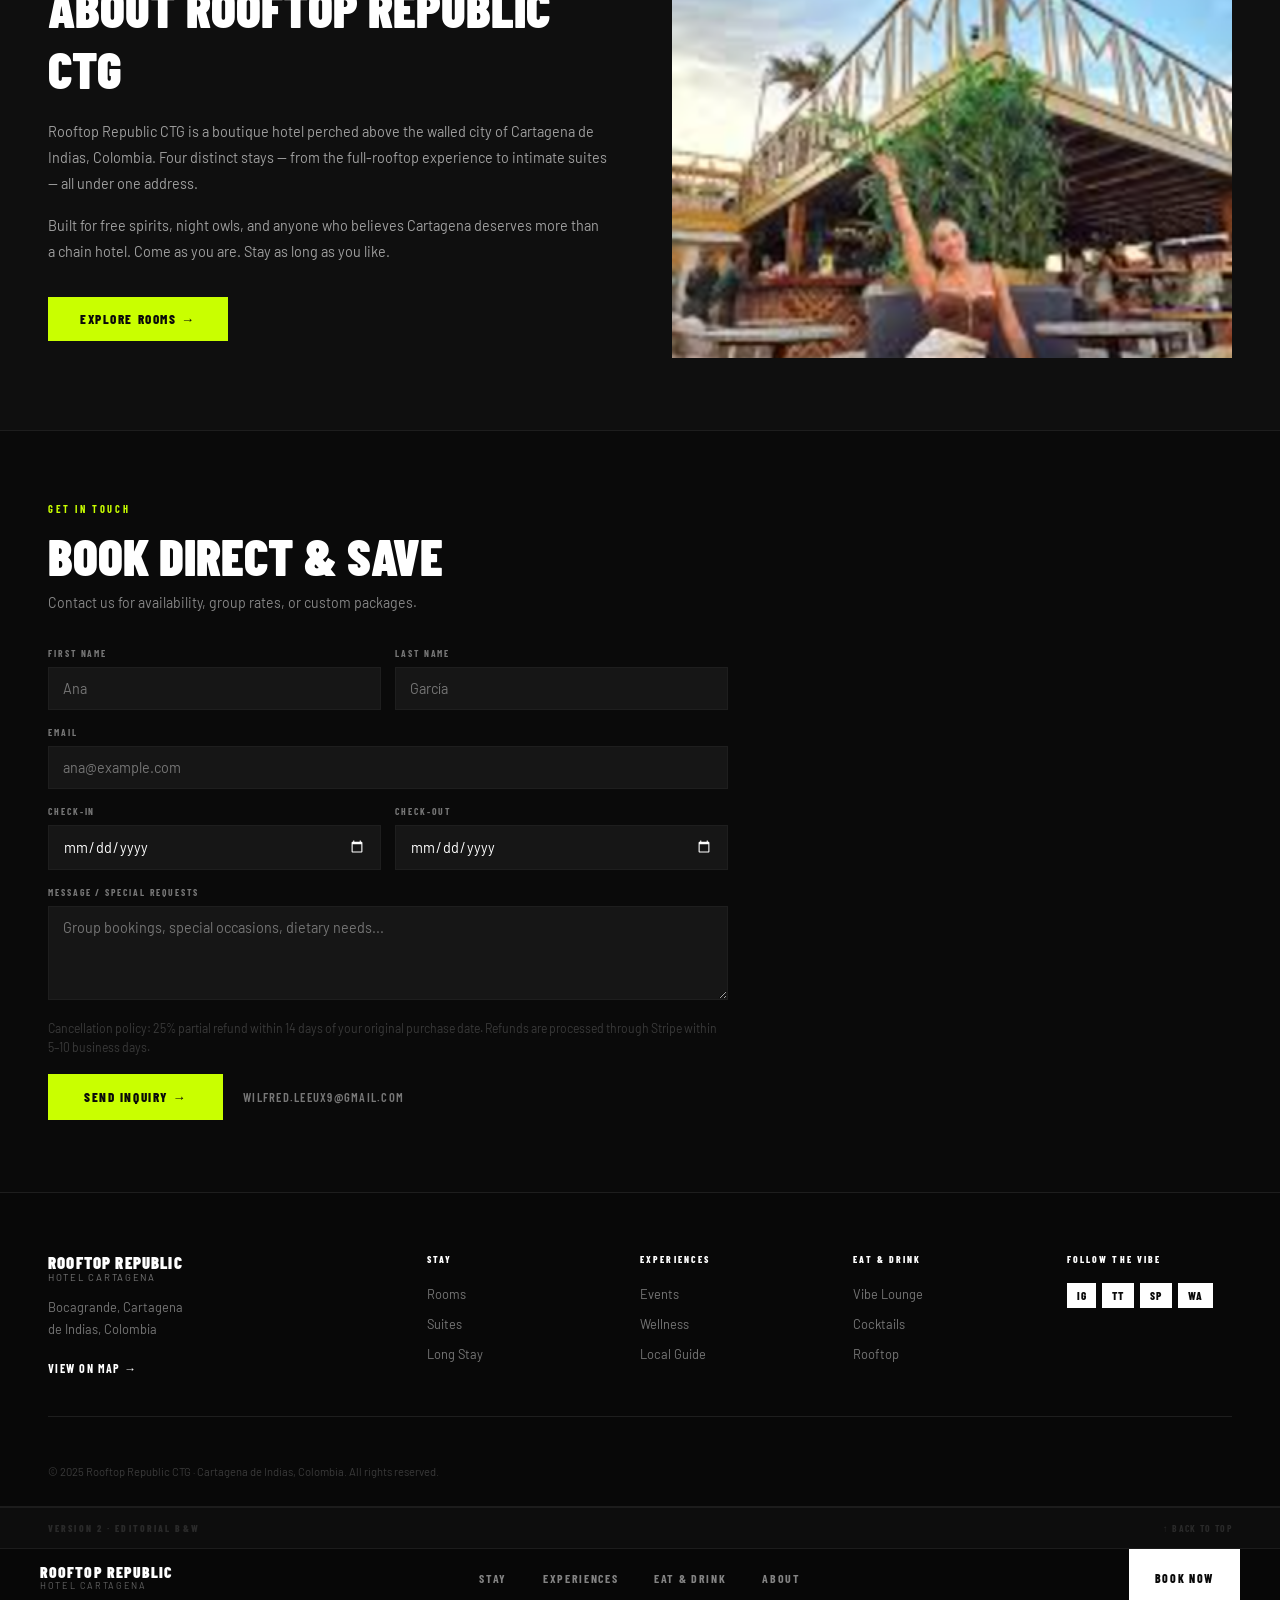
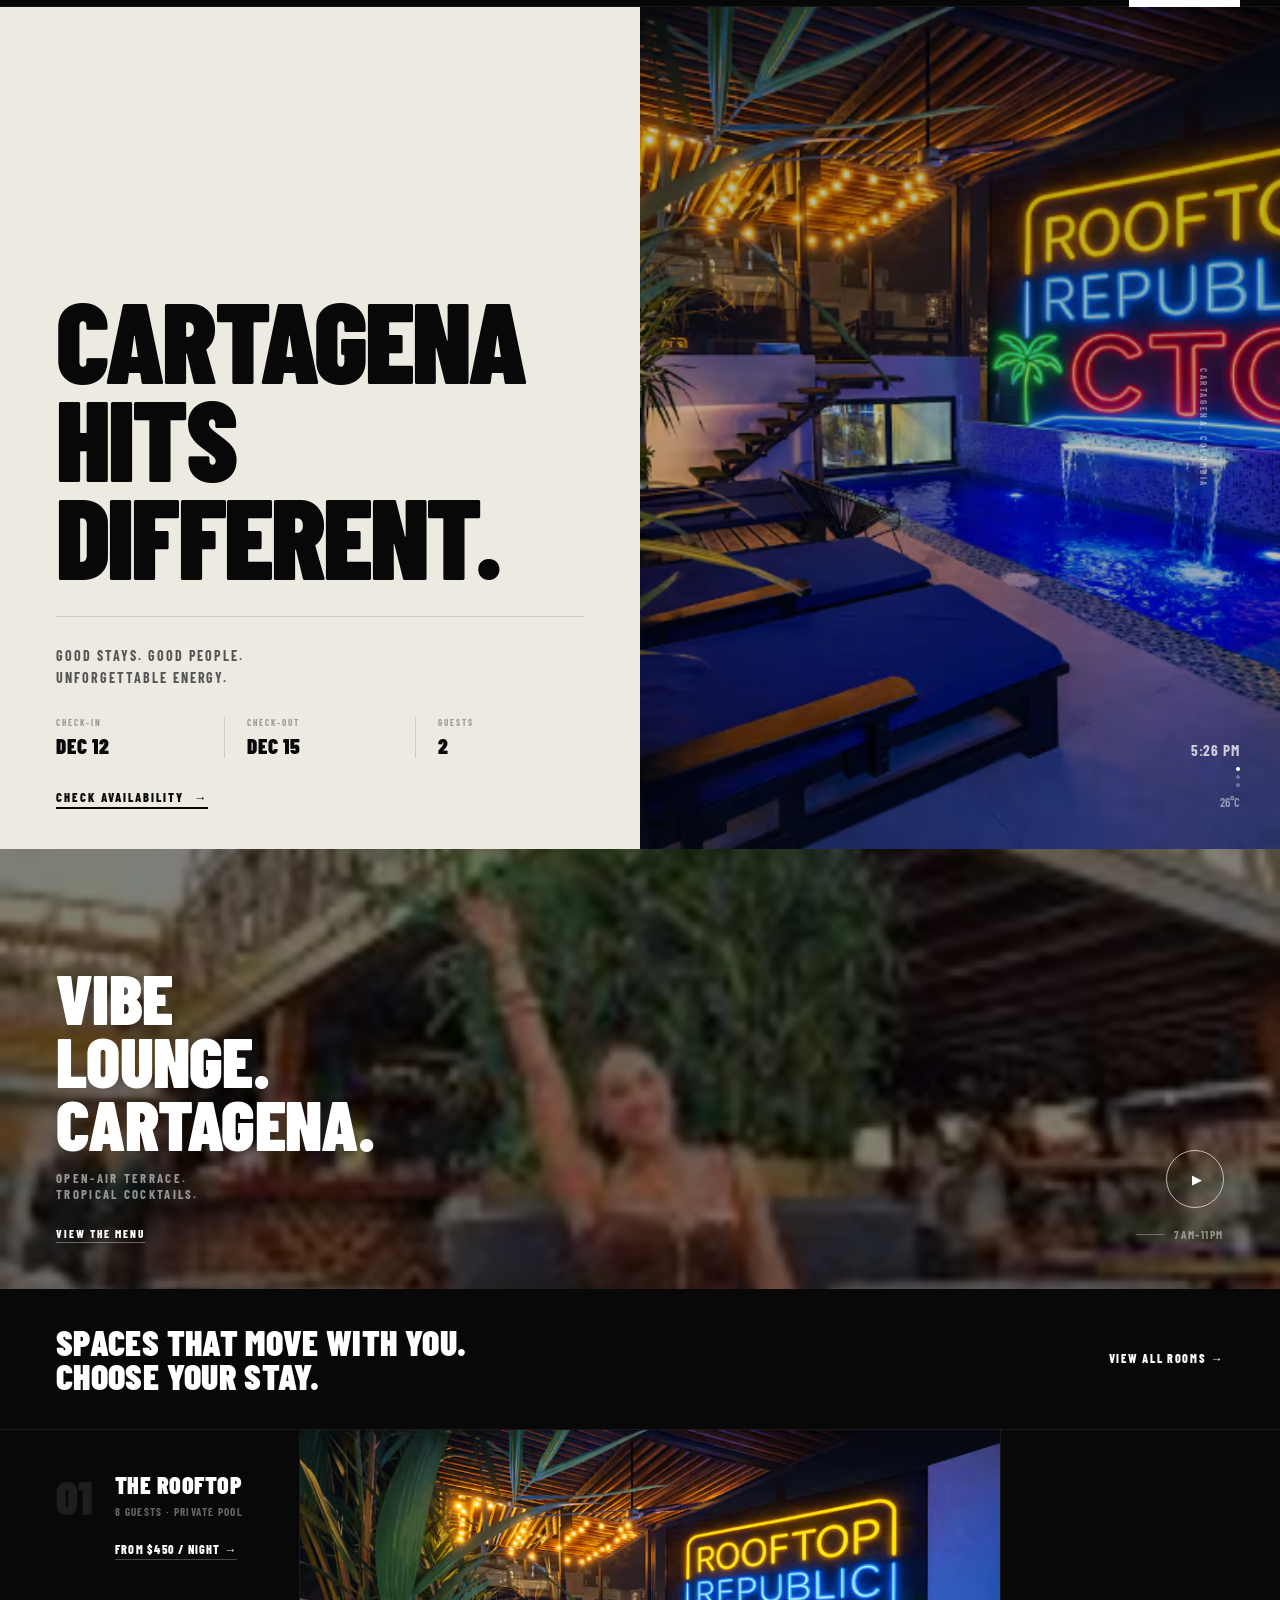
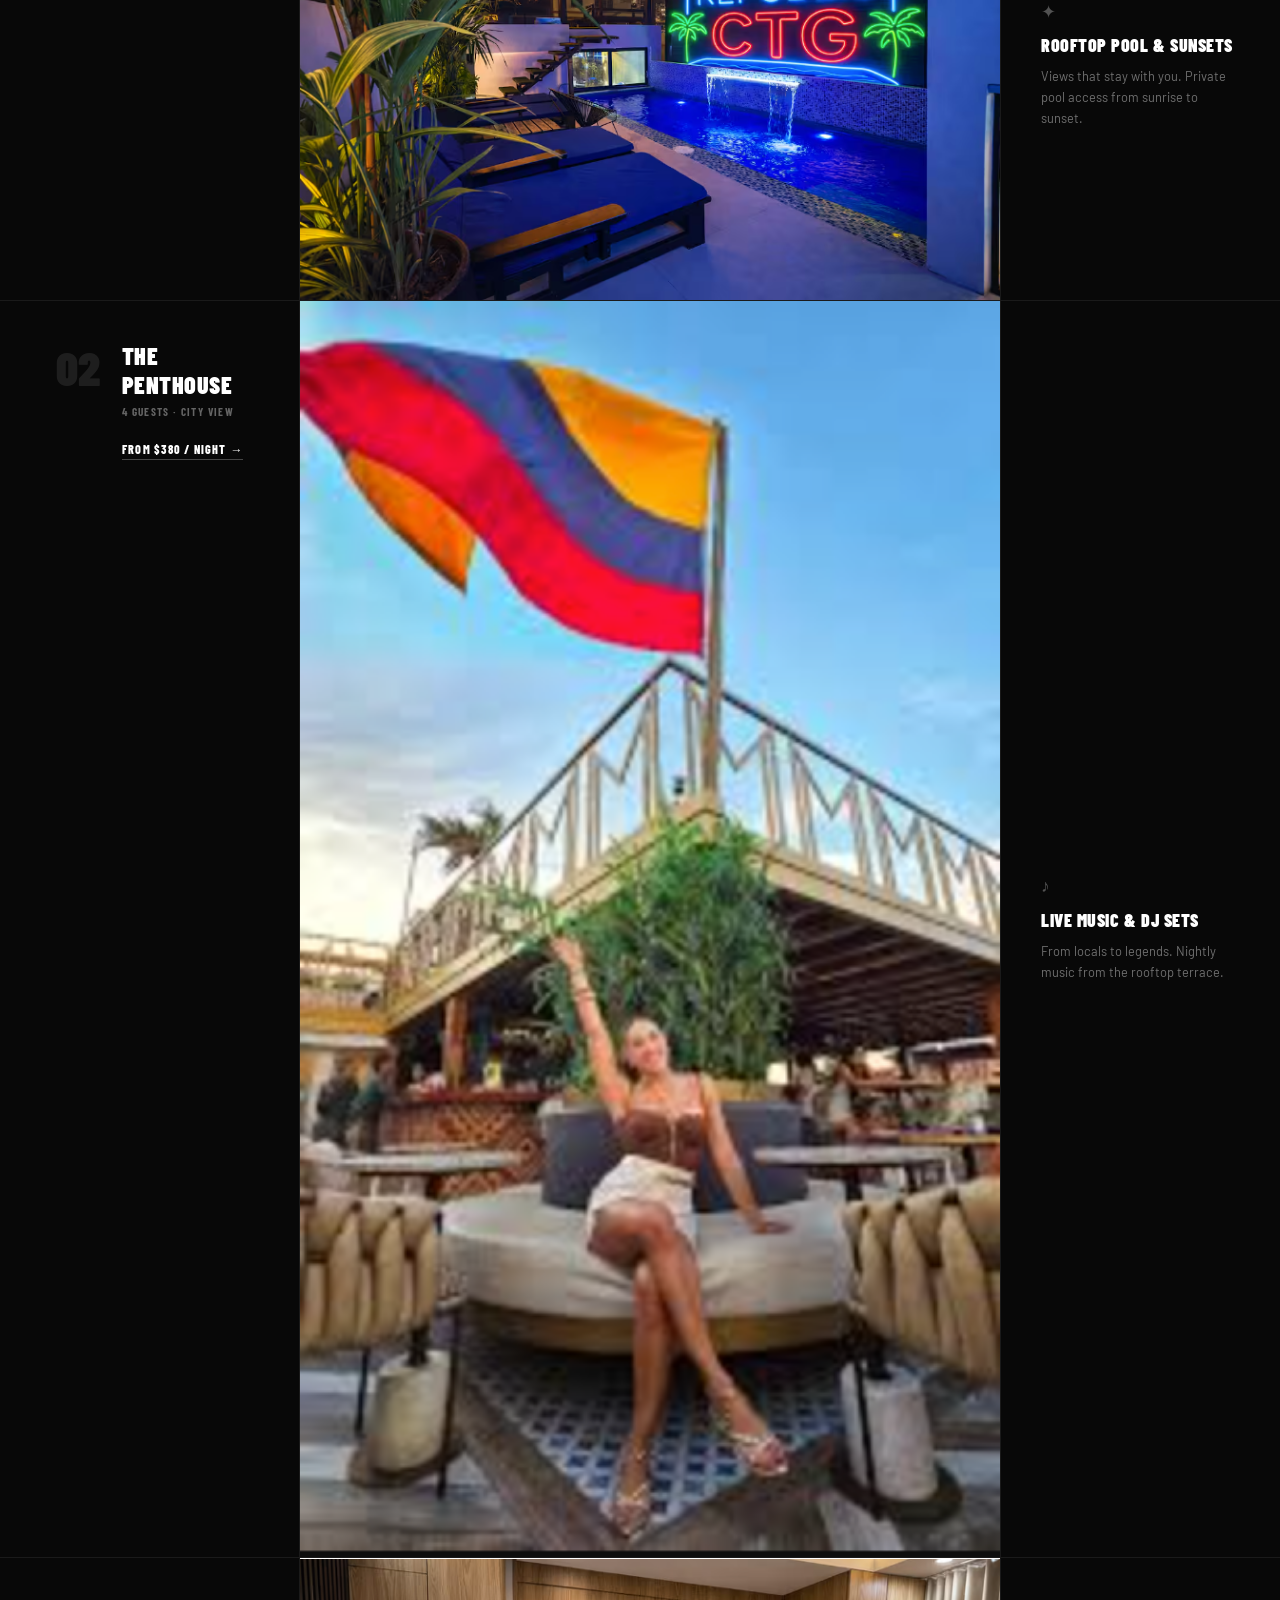
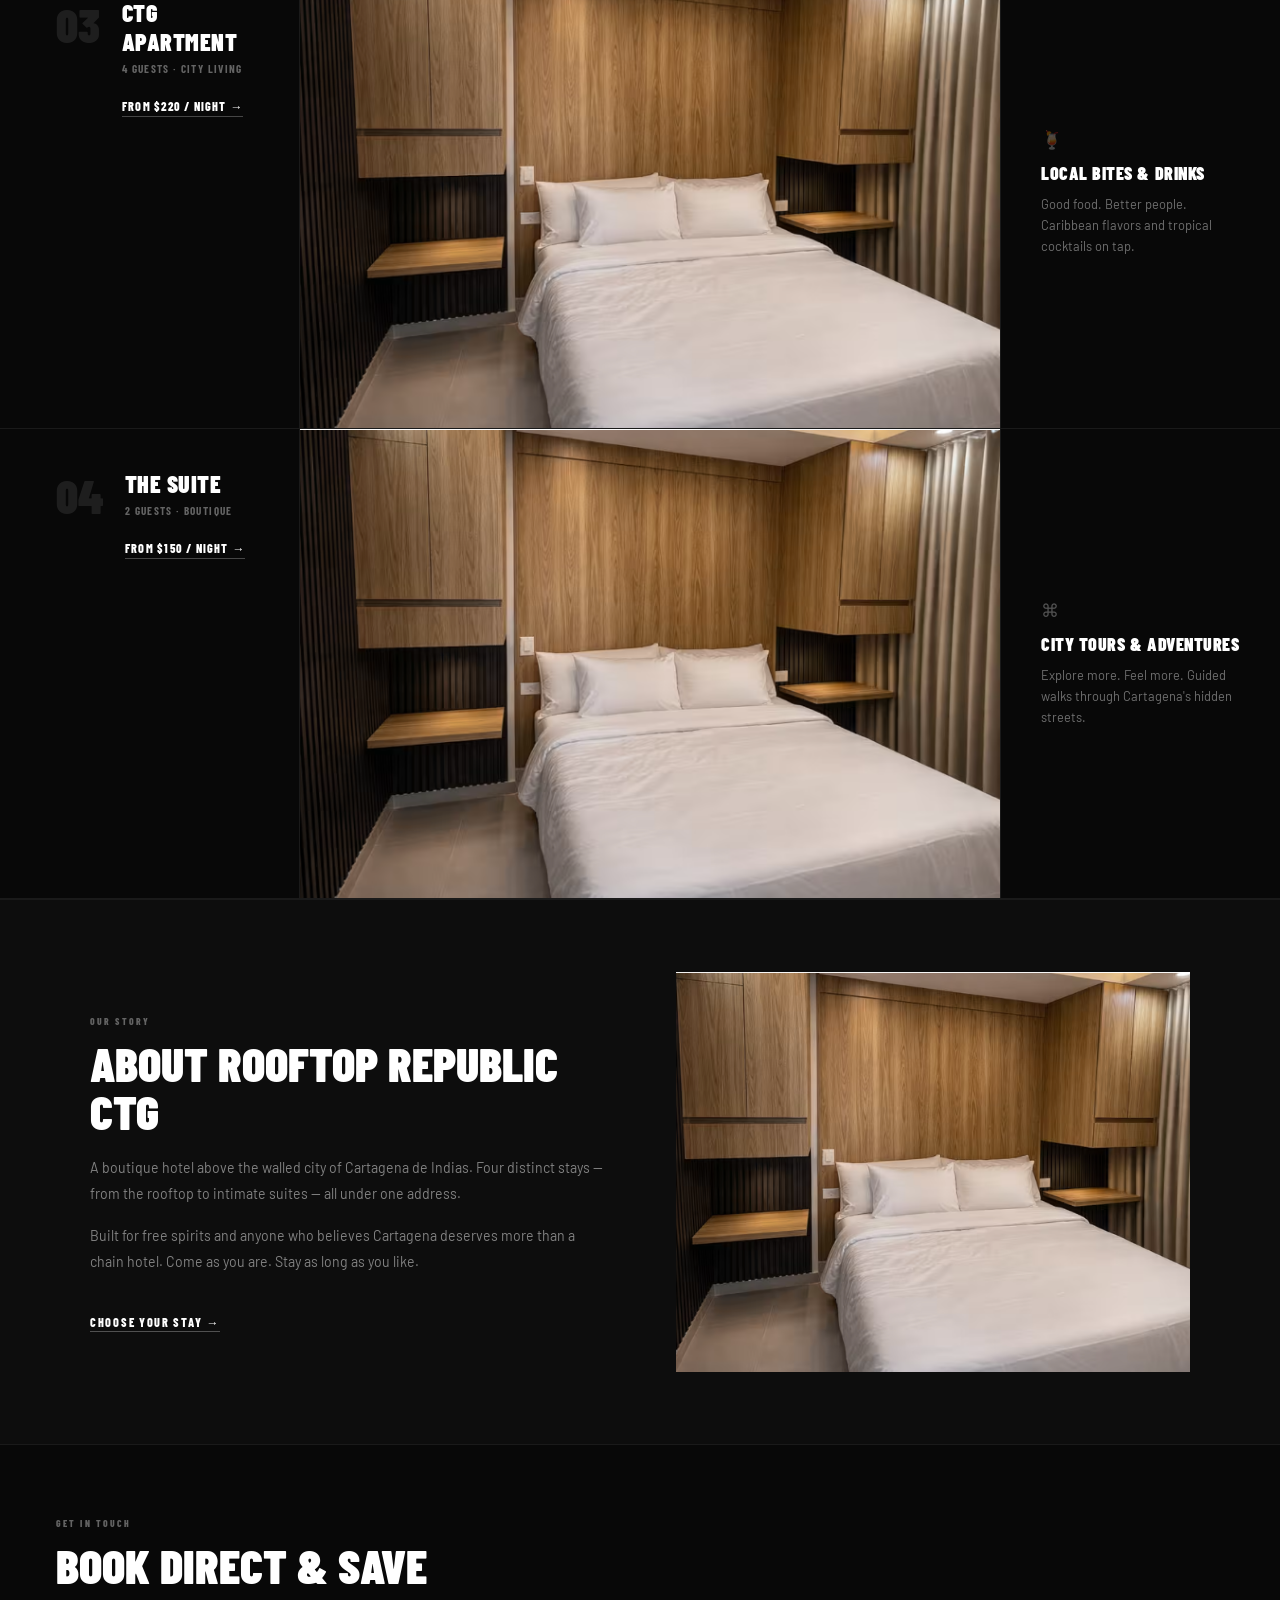
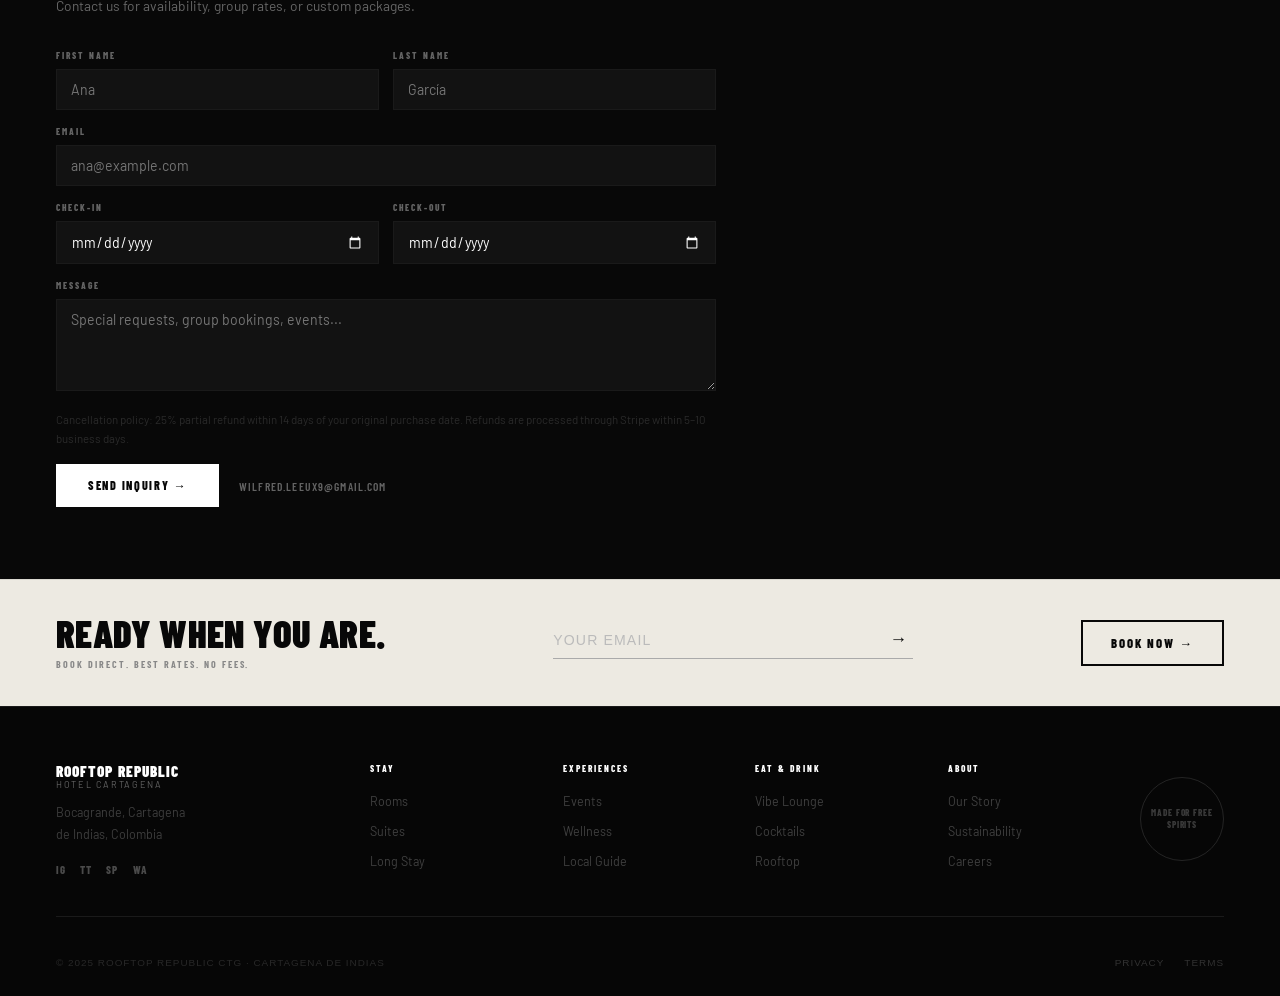
==== commit a4141f0e: "Embed both mockups on homepage: full V1 at #v1, full V2 at #v2" ====
--- a/home.html
+++ b/home.html
@@ -6,244 +6,428 @@
   <title>Rooftop Republic CTG Mockups</title>
   <link rel="preconnect" href="https://fonts.googleapis.com">
   <link rel="preconnect" href="https://fonts.gstatic.com" crossorigin>
-  <link href="https://fonts.googleapis.com/css2?family=Barlow+Condensed:wght@400;600;700;800;900&family=Barlow:wght@300;400;500&display=swap" rel="stylesheet">
+  <link href="https://fonts.googleapis.com/css2?family=Barlow+Condensed:ital,wght@0,400;0,600;0,700;0,800;0,900;1,700&family=Barlow:wght@300;400;500;600&display=swap" rel="stylesheet">
   <style>
     *, *::before, *::after { box-sizing: border-box; margin: 0; padding: 0; }
-
-    :root {
-      --lime:  #C9FF00;
-      --cream: #EDE9E1;
-      --black: #080808;
-      --dark:  #111;
-      --border:#1C1C1C;
-      --muted: #555;
-      --white: #FFFFFF;
-    }
-
-    body {
-      font-family: 'Barlow', sans-serif;
-      background: var(--black);
-      color: var(--white);
-      min-height: 100vh;
-    }
-
-    /* ── HEADER ── */
-    header {
-      display: flex;
-      align-items: center;
-      justify-content: space-between;
-      padding: 28px 48px;
-      border-bottom: 1px solid var(--border);
-    }
-    .logo {
-      display: flex;
-      flex-direction: column;
-      line-height: 1.15;
-    }
+    html { scroll-behavior: smooth; }
+    body { font-family: 'Barlow', sans-serif; background: #080808; color: #fff; }
+
+    /* ── HOME INTRO ── */
+    .home-header {
+      display: flex; align-items: center; justify-content: space-between;
+      padding: 28px 48px; border-bottom: 1px solid #1C1C1C;
+    }
+    .logo { display: flex; flex-direction: column; line-height: 1.15; }
     .logo-main {
-      font-family: 'Barlow Condensed', sans-serif;
-      font-size: 1.05rem;
-      font-weight: 900;
-      letter-spacing: .07em;
-      text-transform: uppercase;
-      color: var(--white);
-    }
-    .logo-sub {
-      font-size: .58rem;
-      letter-spacing: .2em;
-      text-transform: uppercase;
-      color: var(--muted);
-    }
+      font-family: 'Barlow Condensed', sans-serif; font-size: 1.05rem; font-weight: 900;
+      letter-spacing: .07em; text-transform: uppercase; color: #fff;
+    }
+    .logo-sub { font-size: .58rem; letter-spacing: .2em; text-transform: uppercase; color: #555; }
     .header-tag {
-      font-family: 'Barlow Condensed', sans-serif;
-      font-size: .65rem;
-      font-weight: 700;
-      letter-spacing: .18em;
-      text-transform: uppercase;
-      color: var(--muted);
-      border: 1px solid var(--border);
-      padding: 6px 14px;
-    }
-
-    /* ── HERO BAR ── */
+      font-family: 'Barlow Condensed', sans-serif; font-size: .65rem; font-weight: 700;
+      letter-spacing: .18em; text-transform: uppercase; color: #555; border: 1px solid #1C1C1C; padding: 6px 14px;
+    }
     .hero-bar {
-      padding: 80px 48px 64px;
-      border-bottom: 1px solid var(--border);
-      display: flex;
-      align-items: flex-end;
-      justify-content: space-between;
-      gap: 40px;
+      padding: 80px 48px 64px; border-bottom: 1px solid #1C1C1C;
+      display: flex; align-items: flex-end; justify-content: space-between; gap: 40px;
     }
     .hero-bar-title {
-      font-family: 'Barlow Condensed', sans-serif;
-      font-size: clamp(3rem, 6vw, 5.5rem);
-      font-weight: 900;
-      text-transform: uppercase;
-      letter-spacing: -.01em;
-      line-height: .9;
-    }
-    .hero-bar-title span { color: var(--lime); }
-    .hero-bar-desc {
-      max-width: 360px;
-      font-size: .88rem;
-      color: rgba(255,255,255,.5);
-      line-height: 1.7;
-      flex-shrink: 0;
-    }
-
-    /* ── MOCKUP GRID ── */
-    .mockup-grid {
-      display: grid;
-      grid-template-columns: 1fr 1fr;
-      gap: 3px;
-      padding: 3px;
-    }
-
+      font-family: 'Barlow Condensed', sans-serif; font-size: clamp(3rem,6vw,5.5rem);
+      font-weight: 900; text-transform: uppercase; letter-spacing: -.01em; line-height: .9;
+    }
+    .hero-bar-title span { color: #C9FF00; }
+    .hero-bar-desc { max-width: 360px; font-size: .88rem; color: rgba(255,255,255,.5); line-height: 1.7; flex-shrink: 0; }
+    .mockup-grid { display: grid; grid-template-columns: 1fr 1fr; gap: 3px; padding: 3px; }
     .mockup-card {
-      position: relative;
-      background: var(--dark);
-      overflow: hidden;
-      cursor: pointer;
-      text-decoration: none;
-      color: inherit;
-      display: block;
-    }
-
-    /* Preview: stacked mini-screenshots of the mockup */
-    .mockup-preview {
-      position: relative;
-      height: 480px;
-      overflow: hidden;
-    }
-    .mockup-preview img {
-      width: 100%; height: 100%;
-      object-fit: cover;
-      display: block;
-      transition: transform .65s ease;
-    }
+      position: relative; background: #111; overflow: hidden; cursor: pointer;
+      text-decoration: none; color: inherit; display: block;
+    }
+    .mockup-preview { position: relative; height: 480px; overflow: hidden; }
+    .mockup-preview img { width: 100%; height: 100%; object-fit: cover; display: block; transition: transform .65s ease; }
     .mockup-card:hover .mockup-preview img { transform: scale(1.04); }
-
-    /* Overlay layer: shows the "screen" effect */
     .mockup-screen-overlay {
-      position: absolute;
-      inset: 0;
+      position: absolute; inset: 0;
       background: linear-gradient(to top, rgba(0,0,0,.88) 0%, rgba(0,0,0,.1) 50%, transparent 100%);
     }
-
-    /* Version badge */
     .version-badge {
-      position: absolute;
-      top: 20px; left: 20px;
-      font-family: 'Barlow Condensed', sans-serif;
-      font-size: .65rem;
-      font-weight: 800;
-      letter-spacing: .16em;
-      text-transform: uppercase;
-      padding: 5px 12px;
-      color: var(--black);
-    }
-    .badge-v1 { background: var(--cream); color: var(--black); }
-    .badge-v2 { background: var(--lime); color: var(--black); }
-
-    /* Mockup info panel */
+      position: absolute; top: 20px; left: 20px;
+      font-family: 'Barlow Condensed', sans-serif; font-size: .65rem; font-weight: 800;
+      letter-spacing: .16em; text-transform: uppercase; padding: 5px 12px;
+    }
+    .badge-v1 { background: #EDE9E1; color: #080808; }
+    .badge-v2 { background: #C9FF00; color: #080808; }
     .mockup-info {
-      padding: 24px 28px 28px;
-      border-top: 1px solid var(--border);
-      display: flex;
-      align-items: flex-start;
-      justify-content: space-between;
-      gap: 16px;
+      padding: 24px 28px 28px; border-top: 1px solid #1C1C1C;
+      display: flex; align-items: flex-start; justify-content: space-between; gap: 16px;
     }
     .mockup-name {
-      font-family: 'Barlow Condensed', sans-serif;
-      font-size: 1.45rem;
-      font-weight: 900;
-      text-transform: uppercase;
-      letter-spacing: .02em;
-      margin-bottom: 6px;
+      font-family: 'Barlow Condensed', sans-serif; font-size: 1.45rem; font-weight: 900;
+      text-transform: uppercase; letter-spacing: .02em; margin-bottom: 6px;
     }
     .mockup-style {
-      font-family: 'Barlow Condensed', sans-serif;
-      font-size: .7rem;
-      font-weight: 600;
-      letter-spacing: .14em;
-      text-transform: uppercase;
-      color: var(--muted);
+      font-family: 'Barlow Condensed', sans-serif; font-size: .7rem; font-weight: 600;
+      letter-spacing: .14em; text-transform: uppercase; color: #555;
     }
     .mockup-arrow {
-      flex-shrink: 0;
-      width: 44px; height: 44px;
-      border: 1px solid var(--border);
-      border-radius: 50%;
-      display: flex;
-      align-items: center;
-      justify-content: center;
-      font-size: 1rem;
-      color: var(--white);
-      transition: background .15s, border-color .15s;
-      margin-top: 4px;
-    }
-    .mockup-card:hover .mockup-arrow {
-      background: var(--white);
-      border-color: var(--white);
-      color: var(--black);
-    }
-
-    /* Style tags row */
-    .style-tags {
-      display: flex;
-      gap: 6px;
-      margin-top: 10px;
-      flex-wrap: wrap;
-    }
+      flex-shrink: 0; width: 44px; height: 44px; border: 1px solid #1C1C1C; border-radius: 50%;
+      display: flex; align-items: center; justify-content: center; font-size: 1rem; color: #fff;
+      transition: background .15s, border-color .15s; margin-top: 4px;
+    }
+    .mockup-card:hover .mockup-arrow { background: #fff; border-color: #fff; color: #080808; }
+    .style-tags { display: flex; gap: 6px; margin-top: 10px; flex-wrap: wrap; }
     .style-tag {
-      font-family: 'Barlow Condensed', sans-serif;
-      font-size: .58rem;
-      font-weight: 700;
-      letter-spacing: .12em;
-      text-transform: uppercase;
-      color: var(--muted);
-      border: 1px solid var(--border);
-      padding: 3px 8px;
-    }
-
-    /* ── FOOTER ── */
-    footer {
-      padding: 36px 48px;
-      border-top: 1px solid var(--border);
-      display: flex;
-      align-items: center;
-      justify-content: space-between;
-      flex-wrap: wrap;
-      gap: 16px;
-    }
-    .footer-copy {
-      font-size: .7rem;
-      color: var(--muted);
-      letter-spacing: .06em;
-    }
-    .footer-note {
-      font-family: 'Barlow Condensed', sans-serif;
-      font-size: .65rem;
-      font-weight: 600;
-      letter-spacing: .14em;
-      text-transform: uppercase;
-      color: #333;
-    }
-
+      font-family: 'Barlow Condensed', sans-serif; font-size: .58rem; font-weight: 700;
+      letter-spacing: .12em; text-transform: uppercase; color: #555; border: 1px solid #1C1C1C; padding: 3px 8px;
+    }
+    .home-footer {
+      padding: 36px 48px; border-top: 1px solid #1C1C1C;
+      display: flex; align-items: center; justify-content: space-between; flex-wrap: wrap; gap: 16px;
+    }
+    .home-footer-copy { font-size: .7rem; color: #555; letter-spacing: .06em; }
+    .home-footer-note {
+      font-family: 'Barlow Condensed', sans-serif; font-size: .65rem; font-weight: 600;
+      letter-spacing: .14em; text-transform: uppercase; color: #333;
+    }
+
+    /* ── VERSION SEPARATOR ── */
+    .v-sep {
+      padding: 14px 48px; background: #0d0d0d;
+      border-top: 2px solid #1C1C1C; border-bottom: 1px solid #1C1C1C;
+      display: flex; align-items: center; justify-content: space-between;
+    }
+    .v-sep-label {
+      font-family: 'Barlow Condensed', sans-serif; font-size: .6rem; font-weight: 800;
+      letter-spacing: .22em; text-transform: uppercase; color: #2a2a2a;
+    }
+    .v-sep-back {
+      font-family: 'Barlow Condensed', sans-serif; font-size: .6rem; font-weight: 700;
+      letter-spacing: .14em; text-transform: uppercase; color: #2a2a2a; text-decoration: none; transition: color .15s;
+    }
+    .v-sep-back:hover { color: #fff; }
+
+    /* ══════════════════════════════════════
+       VERSION 1 — DARK / NEON
+    ══════════════════════════════════════ */
+    .mockup-v1 {
+      --lime: #C9FF00; --pink: #FF1F8E; --black: #0A0A0A; --card: #111111;
+      --border: #1E1E1E; --muted: #777777; --white: #FFFFFF;
+      background: #0A0A0A; color: #fff; font-family: 'Barlow', sans-serif;
+    }
+    .mockup-v1 nav {
+      position: sticky; top: 0; z-index: 100; height: 60px;
+      display: grid; grid-template-columns: 1fr auto 1fr; align-items: center; padding: 0 28px;
+      background: rgba(10,10,10,.97); border-bottom: 1px solid #1E1E1E;
+    }
+    .mockup-v1 .nav-brand { text-decoration: none; line-height: 1.15; }
+    .mockup-v1 .nav-brand-main {
+      display: block; font-family: 'Barlow Condensed', sans-serif; font-size: 1.05rem; font-weight: 800;
+      letter-spacing: .07em; text-transform: uppercase; color: #fff;
+    }
+    .mockup-v1 .nav-brand-sub { display: block; font-size: .6rem; letter-spacing: .18em; text-transform: uppercase; color: #777; }
+    .mockup-v1 .nav-center { display: flex; gap: 0; list-style: none; }
+    .mockup-v1 .nav-center a {
+      display: flex; align-items: center; height: 60px; padding: 0 20px;
+      font-family: 'Barlow Condensed', sans-serif; font-size: .78rem; font-weight: 700;
+      letter-spacing: .14em; text-transform: uppercase; text-decoration: none; color: rgba(255,255,255,.65); transition: color .15s;
+    }
+    .mockup-v1 .nav-center a:hover { color: #fff; }
+    .mockup-v1 .nav-center a.active { color: #C9FF00; }
+    .mockup-v1 .nav-right { display: flex; justify-content: flex-end; }
+    .mockup-v1 .nav-book {
+      display: flex; align-items: center; height: 60px; padding: 0 26px;
+      font-family: 'Barlow Condensed', sans-serif; font-size: .8rem; font-weight: 800;
+      letter-spacing: .14em; text-transform: uppercase; color: #0A0A0A; background: #C9FF00; text-decoration: none; transition: opacity .15s;
+    }
+    .mockup-v1 .nav-book:hover { opacity: .85; }
+    .mockup-v1 #v1-hero { position: relative; height: 100vh; min-height: 620px; overflow: hidden; }
+    .mockup-v1 .hero-bg {
+      position: absolute; inset: 0; width: 100%; height: 100%; object-fit: cover; object-position: center 35%;
+    }
+    .mockup-v1 .hero-vignette {
+      position: absolute; inset: 0;
+      background:
+        linear-gradient(to right, rgba(0,0,0,.72) 0%, rgba(0,0,0,.1) 55%, transparent 100%),
+        linear-gradient(to top, rgba(0,0,0,.85) 0%, rgba(0,0,0,.1) 45%, transparent 100%),
+        linear-gradient(to bottom, rgba(0,0,0,.45) 0%, transparent 30%);
+    }
+    .mockup-v1 .hero-body {
+      position: relative; z-index: 2; height: calc(100% - 132px);
+      display: flex; flex-direction: column; justify-content: flex-end; padding: 0 48px 48px;
+    }
+    .mockup-v1 .hero-headline {
+      font-family: 'Barlow Condensed', sans-serif; font-size: clamp(4.5rem,10vw,8.5rem);
+      font-weight: 900; line-height: .9; letter-spacing: -.01em; text-transform: uppercase; margin-bottom: 18px;
+    }
+    .mockup-v1 .hero-headline .accent { color: #FF1F8E; font-style: italic; }
+    .mockup-v1 .hero-sub { font-size: .95rem; color: rgba(255,255,255,.78); max-width: 380px; line-height: 1.5; }
+    .mockup-v1 .search-bar {
+      position: absolute; bottom: 0; left: 0; right: 0; z-index: 3; height: 80px;
+      display: flex; align-items: stretch; background: rgba(10,10,10,.92);
+      border-top: 1px solid rgba(255,255,255,.07); backdrop-filter: blur(6px);
+    }
+    .mockup-v1 .sf {
+      flex: 1; display: flex; flex-direction: column; justify-content: center; padding: 0 32px;
+      border-right: 1px solid rgba(255,255,255,.08); cursor: pointer; transition: background .15s;
+    }
+    .mockup-v1 .sf:hover { background: rgba(255,255,255,.04); }
+    .mockup-v1 .sf-label {
+      font-family: 'Barlow Condensed', sans-serif; font-size: .58rem; font-weight: 700;
+      letter-spacing: .22em; text-transform: uppercase; color: #777; margin-bottom: 4px;
+    }
+    .mockup-v1 .sf-val {
+      font-family: 'Barlow Condensed', sans-serif; font-size: 1.15rem; font-weight: 800; letter-spacing: .04em; text-transform: uppercase; color: #fff;
+    }
+    .mockup-v1 .search-update-btn {
+      display: flex; align-items: center; padding: 0 36px; background: #C9FF00; border: none;
+      font-family: 'Barlow Condensed', sans-serif; font-size: .82rem; font-weight: 800;
+      letter-spacing: .14em; text-transform: uppercase; color: #0A0A0A; cursor: pointer; white-space: nowrap; transition: opacity .15s;
+    }
+    .mockup-v1 .search-update-btn:hover { opacity: .85; }
+    .mockup-v1 .search-avail {
+      display: flex; align-items: center; padding: 0 28px; font-size: .8rem;
+      color: #777; white-space: nowrap; border-left: 1px solid rgba(255,255,255,.07);
+    }
+    .mockup-v1 #v1-rooms { padding: 72px 48px; }
+    .mockup-v1 .rooms-eyebrow {
+      font-family: 'Barlow Condensed', sans-serif; font-size: .65rem; font-weight: 700;
+      letter-spacing: .25em; text-transform: uppercase; color: #C9FF00; margin-bottom: 10px;
+    }
+    .mockup-v1 .rooms-title {
+      font-family: 'Barlow Condensed', sans-serif; font-size: clamp(2rem,4vw,3.2rem);
+      font-weight: 900; text-transform: uppercase; letter-spacing: .01em; margin-bottom: 48px;
+    }
+    .mockup-v1 .rooms-grid { display: grid; grid-template-columns: 1fr 1fr; gap: 4px; }
+    .mockup-v1 .room-card { background: #111111; overflow: hidden; display: flex; flex-direction: column; }
+    .mockup-v1 .room-card-photo { position: relative; height: 320px; overflow: hidden; flex-shrink: 0; }
+    .mockup-v1 .room-card-photo img { width: 100%; height: 100%; object-fit: cover; display: block; transition: transform .65s ease; }
+    .mockup-v1 .room-card:hover .room-card-photo img { transform: scale(1.06); }
+    .mockup-v1 .room-badge {
+      position: absolute; top: 14px; left: 14px; z-index: 2;
+      font-family: 'Barlow Condensed', sans-serif; font-size: .62rem; font-weight: 800;
+      letter-spacing: .14em; text-transform: uppercase; padding: 5px 11px; color: #0A0A0A;
+    }
+    .mockup-v1 .badge-lime { background: #C9FF00; }
+    .mockup-v1 .badge-cyan { background: #00D9FF; }
+    .mockup-v1 .badge-orange { background: #FF6A00; color: #fff; }
+    .mockup-v1 .room-card-body { flex: 1; display: flex; flex-direction: column; padding: 22px 24px 24px; border-top: 3px solid #1E1E1E; }
+    .mockup-v1 .room-card-row1 { display: flex; align-items: baseline; justify-content: space-between; margin-bottom: 10px; }
+    .mockup-v1 .room-name { font-family: 'Barlow Condensed', sans-serif; font-size: 1.65rem; font-weight: 900; text-transform: uppercase; letter-spacing: .02em; }
+    .mockup-v1 .room-price-block { text-align: right; line-height: 1; }
+    .mockup-v1 .room-price-num { font-family: 'Barlow Condensed', sans-serif; font-size: 1.6rem; font-weight: 900; color: #C9FF00; }
+    .mockup-v1 .room-price-unit { display: block; font-family: 'Barlow Condensed', sans-serif; font-size: .6rem; font-weight: 600; letter-spacing: .1em; text-transform: uppercase; color: #777; margin-top: 2px; }
+    .mockup-v1 .room-desc { font-size: .85rem; color: rgba(255,255,255,.6); line-height: 1.55; margin-bottom: 14px; flex: 1; }
+    .mockup-v1 .room-specs { display: flex; flex-wrap: wrap; gap: 16px; font-family: 'Barlow Condensed', sans-serif; font-size: .78rem; font-weight: 600; letter-spacing: .06em; text-transform: uppercase; color: #777; margin-bottom: 20px; }
+    .mockup-v1 .room-btns { display: grid; grid-template-columns: 1fr auto; gap: 4px; }
+    .mockup-v1 .btn-book {
+      display: flex; align-items: center; justify-content: center; padding: 15px 12px;
+      background: #C9FF00; color: #0A0A0A; font-family: 'Barlow Condensed', sans-serif; font-size: .82rem; font-weight: 800;
+      letter-spacing: .12em; text-transform: uppercase; text-decoration: none; border: none; cursor: pointer; transition: opacity .15s;
+    }
+    .mockup-v1 .btn-book:hover { opacity: .85; }
+    .mockup-v1 .btn-details {
+      display: flex; align-items: center; justify-content: center; padding: 15px 22px;
+      background: transparent; color: #fff; font-family: 'Barlow Condensed', sans-serif; font-size: .82rem; font-weight: 700;
+      letter-spacing: .1em; text-transform: uppercase; text-decoration: none; border: 1px solid #1E1E1E; cursor: pointer; transition: border-color .15s;
+    }
+    .mockup-v1 .btn-details:hover { border-color: rgba(255,255,255,.4); }
+    .mockup-v1 #v1-experiences { background: #0f0f0f; padding: 72px 48px; border-top: 1px solid #1E1E1E; }
+    .mockup-v1 .section-eyebrow { font-family: 'Barlow Condensed', sans-serif; font-size: .65rem; font-weight: 700; letter-spacing: .25em; text-transform: uppercase; color: #C9FF00; margin-bottom: 10px; }
+    .mockup-v1 .section-title { font-family: 'Barlow Condensed', sans-serif; font-size: clamp(2rem,4vw,3.2rem); font-weight: 900; text-transform: uppercase; margin-bottom: 40px; }
+    .mockup-v1 .exp-grid { display: grid; grid-template-columns: repeat(3,1fr); gap: 4px; }
+    .mockup-v1 .exp-card { position: relative; overflow: hidden; cursor: pointer; }
+    .mockup-v1 .exp-card img { width: 100%; height: 280px; object-fit: cover; display: block; transition: transform .55s ease; }
+    .mockup-v1 .exp-card:hover img { transform: scale(1.06); }
+    .mockup-v1 .exp-overlay { position: absolute; inset: 0; background: linear-gradient(to top, rgba(0,0,0,.8) 0%, transparent 55%); display: flex; flex-direction: column; justify-content: flex-end; padding: 20px; }
+    .mockup-v1 .exp-label { font-family: 'Barlow Condensed', sans-serif; font-size: .6rem; font-weight: 700; letter-spacing: .2em; text-transform: uppercase; color: #C9FF00; margin-bottom: 5px; }
+    .mockup-v1 .exp-name { font-family: 'Barlow Condensed', sans-serif; font-size: 1.4rem; font-weight: 900; text-transform: uppercase; letter-spacing: .02em; }
+    .mockup-v1 #v1-eat-drink { padding: 72px 48px; border-top: 1px solid #1E1E1E; }
+    .mockup-v1 .ed-grid { display: grid; grid-template-columns: 1fr 1fr; gap: 4px; }
+    .mockup-v1 .ed-card { position: relative; overflow: hidden; }
+    .mockup-v1 .ed-card img { width: 100%; height: 400px; object-fit: cover; display: block; transition: transform .55s ease; }
+    .mockup-v1 .ed-card:hover img { transform: scale(1.05); }
+    .mockup-v1 .ed-overlay { position: absolute; inset: 0; background: linear-gradient(to top, rgba(0,0,0,.82) 0%, rgba(0,0,0,.05) 55%); display: flex; flex-direction: column; justify-content: flex-end; padding: 28px; }
+    .mockup-v1 .ed-tag { display: inline-block; background: #FF1F8E; color: #fff; font-family: 'Barlow Condensed', sans-serif; font-size: .6rem; font-weight: 800; letter-spacing: .16em; text-transform: uppercase; padding: 4px 10px; margin-bottom: 12px; width: fit-content; }
+    .mockup-v1 .ed-name { font-family: 'Barlow Condensed', sans-serif; font-size: 2.2rem; font-weight: 900; text-transform: uppercase; letter-spacing: .02em; margin-bottom: 8px; }
+    .mockup-v1 .ed-desc { font-size: .85rem; color: rgba(255,255,255,.7); max-width: 340px; line-height: 1.5; }
+    .mockup-v1 footer { background: #080808; border-top: 1px solid #1E1E1E; padding: 60px 48px 28px; }
+    .mockup-v1 .footer-top { display: grid; grid-template-columns: 2fr 1fr 1fr 1fr 1fr; gap: 48px; margin-bottom: 48px; padding-bottom: 40px; border-bottom: 1px solid #1E1E1E; }
+    .mockup-v1 .footer-brand-main { font-family: 'Barlow Condensed', sans-serif; font-size: 1.05rem; font-weight: 900; letter-spacing: .07em; text-transform: uppercase; color: #fff; line-height: 1.1; }
+    .mockup-v1 .footer-brand-sub { font-size: .6rem; letter-spacing: .18em; text-transform: uppercase; color: #777; margin-bottom: 14px; }
+    .mockup-v1 .footer-addr { font-size: .8rem; color: #777; line-height: 1.7; margin-bottom: 16px; }
+    .mockup-v1 .footer-map { font-family: 'Barlow Condensed', sans-serif; font-size: .75rem; font-weight: 700; letter-spacing: .12em; text-transform: uppercase; color: #fff; text-decoration: none; display: inline-flex; align-items: center; gap: 6px; transition: color .15s; }
+    .mockup-v1 .footer-map:hover { color: #C9FF00; }
+    .mockup-v1 .footer-col-title { font-family: 'Barlow Condensed', sans-serif; font-size: .6rem; font-weight: 800; letter-spacing: .22em; text-transform: uppercase; color: #fff; margin-bottom: 18px; }
+    .mockup-v1 .footer-links { list-style: none; display: flex; flex-direction: column; gap: 11px; }
+    .mockup-v1 .footer-links a { font-size: .8rem; color: #777; text-decoration: none; transition: color .15s; }
+    .mockup-v1 .footer-links a:hover { color: #fff; }
+    .mockup-v1 .footer-social-row { display: flex; gap: 6px; margin-top: 2px; }
+    .mockup-v1 .social-chip { font-family: 'Barlow Condensed', sans-serif; font-size: .7rem; font-weight: 800; letter-spacing: .08em; text-transform: uppercase; color: #0A0A0A; background: #fff; padding: 6px 10px; text-decoration: none; transition: background .15s; }
+    .mockup-v1 .social-chip:hover { background: #C9FF00; }
+    .mockup-v1 .footer-bottom { display: flex; align-items: center; justify-content: space-between; }
+    .mockup-v1 .footer-copy { font-size: .7rem; color: #3a3a3a; }
+
+    /* ══════════════════════════════════════
+       VERSION 2 — EDITORIAL B&W
+    ══════════════════════════════════════ */
+    .mockup-v2 {
+      --cream: #EDEAE2; --black: #080808; --dark: #0F0F0F;
+      --border: #1A1A1A; --muted: #646464; --white: #FFFFFF;
+      background: #080808; color: #fff; font-family: 'Barlow', sans-serif;
+    }
+    .mockup-v2 nav {
+      position: sticky; top: 0; z-index: 100; height: 58px;
+      display: grid; grid-template-columns: 1fr auto 1fr; align-items: center; padding: 0 40px;
+      background: rgba(8,8,8,.98); border-bottom: 1px solid rgba(255,255,255,.06);
+    }
+    .mockup-v2 .nav-brand { text-decoration: none; line-height: 1.15; }
+    .mockup-v2 .nav-brand-main { display: block; font-family: 'Barlow Condensed', sans-serif; font-size: .98rem; font-weight: 900; letter-spacing: .07em; text-transform: uppercase; color: #fff; }
+    .mockup-v2 .nav-brand-sub { display: block; font-size: .57rem; letter-spacing: .18em; text-transform: uppercase; color: #646464; }
+    .mockup-v2 .nav-links { display: flex; list-style: none; }
+    .mockup-v2 .nav-links a { display: flex; align-items: center; height: 58px; padding: 0 18px; font-family: 'Barlow Condensed', sans-serif; font-size: .74rem; font-weight: 700; letter-spacing: .14em; text-transform: uppercase; color: rgba(255,255,255,.5); text-decoration: none; transition: color .15s; }
+    .mockup-v2 .nav-links a:hover { color: #fff; }
+    .mockup-v2 .nav-right { display: flex; justify-content: flex-end; }
+    .mockup-v2 .nav-book { display: flex; align-items: center; height: 58px; padding: 0 26px; font-family: 'Barlow Condensed', sans-serif; font-size: .74rem; font-weight: 800; letter-spacing: .14em; text-transform: uppercase; color: #080808; background: #fff; text-decoration: none; transition: background .15s; }
+    .mockup-v2 .nav-book:hover { background: #EDEAE2; }
+    .mockup-v2 #v2-hero { display: grid; grid-template-columns: 1fr 1fr; height: calc(100vh - 58px); min-height: 580px; }
+    .mockup-v2 .hl { background: #EDEAE2; display: flex; flex-direction: column; padding: 0 56px; }
+    .mockup-v2 .hl-spacer { flex: 1; }
+    .mockup-v2 .hl-head { font-family: 'Barlow Condensed', sans-serif; font-size: clamp(4.5rem,8.8vw,8.2rem); font-weight: 900; line-height: .87; letter-spacing: -.025em; text-transform: uppercase; color: #080808; margin-bottom: 32px; }
+    .mockup-v2 .hl-foot { border-top: 1px solid rgba(0,0,0,.13); padding: 28px 0 0; }
+    .mockup-v2 .hl-sub { font-family: 'Barlow Condensed', sans-serif; font-size: .88rem; font-weight: 700; letter-spacing: .14em; text-transform: uppercase; color: #555; line-height: 1.55; margin-bottom: 28px; }
+    .mockup-v2 .hl-fields { display: flex; gap: 0; margin-bottom: 28px; }
+    .mockup-v2 .hf { flex: 1; padding-right: 22px; border-right: 1px solid rgba(0,0,0,.12); margin-right: 22px; }
+    .mockup-v2 .hf:last-child { border-right: none; margin-right: 0; padding-right: 0; }
+    .mockup-v2 .hf-lbl { font-family: 'Barlow Condensed', sans-serif; font-size: .57rem; font-weight: 700; letter-spacing: .22em; text-transform: uppercase; color: #999; margin-bottom: 5px; }
+    .mockup-v2 .hf-val { font-family: 'Barlow Condensed', sans-serif; font-size: 1.32rem; font-weight: 900; letter-spacing: .04em; text-transform: uppercase; color: #080808; }
+    .mockup-v2 a.hl-avail { display: inline-flex; align-items: center; gap: 10px; font-family: 'Barlow Condensed', sans-serif; font-size: .78rem; font-weight: 800; letter-spacing: .16em; text-transform: uppercase; color: #080808; text-decoration: none; border-bottom: 2px solid #080808; padding-bottom: 2px; margin-bottom: 40px; transition: opacity .15s; }
+    .mockup-v2 a.hl-avail:hover { opacity: .6; }
+    .mockup-v2 .hr { position: relative; overflow: hidden; }
+    .mockup-v2 .hr img { width: 100%; height: 100%; object-fit: cover; object-position: center; }
+    .mockup-v2 .hr-dim { position: absolute; inset: 0; background: rgba(0,0,0,.26); }
+    .mockup-v2 .hr-vert { position: absolute; right: 16px; top: 50%; transform: translateY(-50%) rotate(90deg); font-family: 'Barlow Condensed', sans-serif; font-size: .57rem; font-weight: 700; letter-spacing: .28em; text-transform: uppercase; color: rgba(255,255,255,.45); white-space: nowrap; }
+    .mockup-v2 .hr-widget { position: absolute; right: 40px; bottom: 40px; text-align: right; }
+    .mockup-v2 .hw-t { font-family: 'Barlow Condensed', sans-serif; font-size: .95rem; font-weight: 700; letter-spacing: .06em; color: rgba(255,255,255,.75); }
+    .mockup-v2 .hw-dots { display: flex; flex-direction: column; align-items: flex-end; gap: 4px; margin: 8px 0; }
+    .mockup-v2 .hw-d { width: 4px; height: 4px; border-radius: 50%; background: rgba(255,255,255,.3); }
+    .mockup-v2 .hw-d.on { background: #fff; }
+    .mockup-v2 .hw-temp { font-family: 'Barlow Condensed', sans-serif; font-size: .78rem; font-weight: 600; color: rgba(255,255,255,.5); }
+    .mockup-v2 #v2-vibe { position: relative; height: 440px; overflow: hidden; cursor: pointer; }
+    .mockup-v2 #v2-vibe img { width: 100%; height: 100%; object-fit: cover; object-position: center 60%; transition: transform .65s ease; }
+    .mockup-v2 #v2-vibe:hover img { transform: scale(1.03); }
+    .mockup-v2 .vibe-bg { position: absolute; inset: 0; background: rgba(0,0,0,.5); }
+    .mockup-v2 .vibe-inner { position: absolute; inset: 0; display: flex; align-items: flex-end; justify-content: space-between; padding: 48px 56px; }
+    .mockup-v2 .vibe-head { font-family: 'Barlow Condensed', sans-serif; font-size: clamp(2.8rem,5.5vw,5rem); font-weight: 900; line-height: .9; letter-spacing: -.01em; text-transform: uppercase; margin-bottom: 14px; }
+    .mockup-v2 .vibe-sub { font-family: 'Barlow Condensed', sans-serif; font-size: .8rem; font-weight: 700; letter-spacing: .18em; text-transform: uppercase; color: rgba(255,255,255,.55); margin-bottom: 20px; }
+    .mockup-v2 .vibe-link { font-family: 'Barlow Condensed', sans-serif; font-size: .7rem; font-weight: 800; letter-spacing: .18em; text-transform: uppercase; color: #fff; text-decoration: none; border-bottom: 1px solid rgba(255,255,255,.35); padding-bottom: 2px; }
+    .mockup-v2 .vibe-link:hover { border-color: #fff; }
+    .mockup-v2 .vibe-rc { display: flex; flex-direction: column; align-items: flex-end; gap: 20px; }
+    .mockup-v2 .play-btn { width: 58px; height: 58px; border-radius: 50%; border: 1.5px solid rgba(255,255,255,.65); display: flex; align-items: center; justify-content: center; cursor: pointer; }
+    .mockup-v2 .play-btn:hover { background: rgba(255,255,255,.1); }
+    .mockup-v2 .play-btn::after { content: '▶'; font-size: .82rem; color: #fff; margin-left: 3px; }
+    .mockup-v2 .vibe-hours { font-family: 'Barlow Condensed', sans-serif; font-size: .7rem; font-weight: 700; letter-spacing: .14em; text-transform: uppercase; color: rgba(255,255,255,.45); display: flex; align-items: center; gap: 10px; }
+    .mockup-v2 .vibe-hours::before { content: ''; display: block; width: 28px; height: 1px; background: rgba(255,255,255,.3); }
+    .mockup-v2 .rooms-bar { display: flex; align-items: center; justify-content: space-between; padding: 36px 56px; border-bottom: 1px solid #1A1A1A; }
+    .mockup-v2 .rooms-bar-title { font-family: 'Barlow Condensed', sans-serif; font-size: clamp(1.5rem,2.8vw,2.5rem); font-weight: 900; text-transform: uppercase; letter-spacing: .01em; line-height: .95; }
+    .mockup-v2 .rooms-bar-link { font-family: 'Barlow Condensed', sans-serif; font-size: .76rem; font-weight: 800; letter-spacing: .14em; text-transform: uppercase; color: #fff; text-decoration: none; white-space: nowrap; transition: opacity .15s; }
+    .mockup-v2 .rooms-bar-link:hover { opacity: .55; }
+    .mockup-v2 .rr { display: grid; grid-template-columns: 300px 1fr 280px; border-bottom: 1px solid #1A1A1A; min-height: 280px; }
+    .mockup-v2 .ra { display: flex; align-items: flex-start; gap: 22px; padding: 40px 44px 40px 56px; border-right: 1px solid #1A1A1A; }
+    .mockup-v2 .ra-num { font-family: 'Barlow Condensed', sans-serif; font-size: 3rem; font-weight: 900; color: rgba(255,255,255,.09); line-height: 1; flex-shrink: 0; padding-top: 2px; }
+    .mockup-v2 .ra-name { font-family: 'Barlow Condensed', sans-serif; font-size: 1.5rem; font-weight: 900; text-transform: uppercase; letter-spacing: .02em; margin-bottom: 6px; }
+    .mockup-v2 .ra-spec { font-family: 'Barlow Condensed', sans-serif; font-size: .7rem; font-weight: 700; letter-spacing: .12em; text-transform: uppercase; color: #646464; margin-bottom: 20px; }
+    .mockup-v2 .ra-price { display: inline-flex; align-items: center; gap: 8px; font-family: 'Barlow Condensed', sans-serif; font-size: .76rem; font-weight: 800; letter-spacing: .1em; text-transform: uppercase; color: #fff; text-decoration: none; border-bottom: 1px solid rgba(255,255,255,.25); padding-bottom: 2px; transition: border-color .15s; }
+    .mockup-v2 .ra-price:hover { border-color: #fff; }
+    .mockup-v2 .rb { overflow: hidden; }
+    .mockup-v2 .rb img { width: 100%; height: 100%; object-fit: cover; display: block; transition: transform .65s ease; }
+    .mockup-v2 .rr:hover .rb img { transform: scale(1.04); }
+    .mockup-v2 .rc { display: flex; flex-direction: column; justify-content: center; padding: 36px 40px; border-left: 1px solid #1A1A1A; }
+    .mockup-v2 .rc-icon { font-size: 1.1rem; color: rgba(255,255,255,.3); margin-bottom: 14px; }
+    .mockup-v2 .rc-name { font-family: 'Barlow Condensed', sans-serif; font-size: 1.12rem; font-weight: 900; text-transform: uppercase; letter-spacing: .03em; margin-bottom: 10px; line-height: 1.1; }
+    .mockup-v2 .rc-desc { font-size: .8rem; color: rgba(255,255,255,.42); line-height: 1.65; }
+    .mockup-v2 #v2-cta { background: #EDEAE2; display: flex; align-items: center; justify-content: space-between; padding: 36px 56px; gap: 40px; flex-wrap: wrap; border-top: 1px solid rgba(0,0,0,.08); }
+    .mockup-v2 .cta-title { font-family: 'Barlow Condensed', sans-serif; font-size: clamp(1.6rem,3vw,2.4rem); font-weight: 900; text-transform: uppercase; letter-spacing: .01em; color: #080808; line-height: .92; margin-bottom: 6px; }
+    .mockup-v2 .cta-sub { font-family: 'Barlow Condensed', sans-serif; font-size: .62rem; font-weight: 700; letter-spacing: .2em; text-transform: uppercase; color: #888; }
+    .mockup-v2 .cta-form { flex: 1; max-width: 360px; display: flex; align-items: center; border-bottom: 1px solid #aaa; padding-bottom: 6px; }
+    .mockup-v2 .cta-form input { flex: 1; background: transparent; border: none; outline: none; font-family: 'Barlow Condensed', sans-serif; font-size: .88rem; letter-spacing: .08em; text-transform: uppercase; color: #333; padding: 4px 0; }
+    .mockup-v2 .cta-form input::placeholder { color: #bbb; }
+    .mockup-v2 .cta-form button { background: none; border: none; cursor: pointer; font-size: 1.1rem; color: #080808; transition: transform .15s; padding: 2px 6px; }
+    .mockup-v2 .cta-form button:hover { transform: translateX(3px); }
+    .mockup-v2 .cta-book { font-family: 'Barlow Condensed', sans-serif; font-size: .8rem; font-weight: 800; letter-spacing: .14em; text-transform: uppercase; color: #080808; text-decoration: none; border: 2px solid #080808; padding: 13px 28px; white-space: nowrap; transition: background .15s; }
+    .mockup-v2 .cta-book:hover { background: rgba(0,0,0,.07); }
+    .mockup-v2 footer { background: #060606; border-top: 1px solid #1A1A1A; padding: 56px 56px 28px; }
+    .mockup-v2 .fg { display: grid; grid-template-columns: 1.8fr 1fr 1fr 1fr 1fr auto; gap: 40px; align-items: start; margin-bottom: 40px; padding-bottom: 40px; border-bottom: 1px solid #1A1A1A; }
+    .mockup-v2 .fb-m { font-family: 'Barlow Condensed', sans-serif; font-size: .95rem; font-weight: 900; letter-spacing: .07em; text-transform: uppercase; color: #fff; line-height: 1.1; }
+    .mockup-v2 .fb-s { font-size: .57rem; letter-spacing: .18em; text-transform: uppercase; color: #646464; margin-bottom: 12px; }
+    .mockup-v2 .fb-a { font-size: .78rem; color: #3e3e3e; line-height: 1.7; margin-bottom: 18px; }
+    .mockup-v2 .fb-soc { display: flex; gap: 14px; }
+    .mockup-v2 .fb-soc a { font-family: 'Barlow Condensed', sans-serif; font-size: .68rem; font-weight: 800; letter-spacing: .1em; color: #4a4a4a; text-decoration: none; transition: color .15s; }
+    .mockup-v2 .fb-soc a:hover { color: #fff; }
+    .mockup-v2 .fc-t { font-family: 'Barlow Condensed', sans-serif; font-size: .58rem; font-weight: 800; letter-spacing: .22em; text-transform: uppercase; color: #fff; margin-bottom: 16px; }
+    .mockup-v2 .fc-l { list-style: none; display: flex; flex-direction: column; gap: 11px; }
+    .mockup-v2 .fc-l a { font-size: .78rem; color: #404040; text-decoration: none; transition: color .15s; }
+    .mockup-v2 .fc-l a:hover { color: #fff; }
+    .mockup-v2 .fb-badge { width: 84px; height: 84px; border-radius: 50%; border: 1px solid #242424; display: flex; align-items: center; justify-content: center; padding: 10px; flex-shrink: 0; align-self: center; }
+    .mockup-v2 .fb-badge span { font-family: 'Barlow Condensed', sans-serif; font-size: .57rem; font-weight: 800; letter-spacing: .1em; text-transform: uppercase; color: #3a3a3a; text-align: center; line-height: 1.4; }
+    .mockup-v2 .fbot { display: flex; align-items: center; justify-content: space-between; }
+    .mockup-v2 .fbot-c { font-family: 'Barlow Condensed', sans-serif; font-size: .62rem; letter-spacing: .1em; text-transform: uppercase; color: #282828; }
+    .mockup-v2 .fbot-l { display: flex; gap: 20px; }
+    .mockup-v2 .fbot-l a { font-family: 'Barlow Condensed', sans-serif; font-size: .62rem; letter-spacing: .1em; text-transform: uppercase; color: #323232; text-decoration: none; transition: color .15s; }
+    .mockup-v2 .fbot-l a:hover { color: #fff; }
+
+    /* ── RESPONSIVE ── */
+    @media (max-width: 960px) {
+      .mockup-v1 .hero-body { padding: 0 24px 48px; }
+      .mockup-v1 #v1-rooms, .mockup-v1 #v1-experiences, .mockup-v1 #v1-eat-drink { padding: 48px 20px; }
+      .mockup-v1 .rooms-grid, .mockup-v1 .ed-grid { grid-template-columns: 1fr; }
+      .mockup-v1 .exp-grid { grid-template-columns: 1fr 1fr; }
+      .mockup-v1 .room-card-photo { height: 260px; }
+      .mockup-v1 footer { padding: 48px 20px 24px; }
+      .mockup-v1 .footer-top { grid-template-columns: 1fr 1fr; gap: 36px; }
+      .mockup-v1 .search-bar { flex-wrap: wrap; height: auto; }
+      .mockup-v1 .sf { flex: none; width: 33.3%; border-bottom: 1px solid rgba(255,255,255,.08); }
+    }
+    @media (max-width: 1100px) {
+      .mockup-v2 .rr { grid-template-columns: 240px 1fr 220px; }
+      .mockup-v2 .ra { padding: 36px 32px 36px 36px; }
+    }
+    @media (max-width: 900px) {
+      .mockup-v2 #v2-hero { grid-template-columns: 1fr; height: auto; }
+      .mockup-v2 .hl { padding: 36px 28px 0; }
+      .mockup-v2 .hr { height: 52vw; min-height: 260px; }
+      .mockup-v2 nav { padding: 0 20px; }
+      .mockup-v2 .nav-links { display: none; }
+      .mockup-v2 .vibe-inner { padding: 28px; }
+      .mockup-v2 .rooms-bar { padding: 28px; }
+      .mockup-v2 .rr { grid-template-columns: 1fr; }
+      .mockup-v2 .ra { border-right: none; padding: 28px 24px; }
+      .mockup-v2 .rb { height: 260px; }
+      .mockup-v2 .rc { border-left: none; border-top: 1px solid #1A1A1A; padding: 24px; }
+      .mockup-v2 #v2-cta { padding: 28px 24px; flex-direction: column; align-items: flex-start; gap: 20px; }
+      .mockup-v2 .cta-form { max-width: 100%; width: 100%; }
+      .mockup-v2 footer { padding: 40px 24px 24px; }
+      .mockup-v2 .fg { grid-template-columns: 1fr 1fr; gap: 32px; }
+      .mockup-v2 .fb-badge { display: none; }
+    }
     @media (max-width: 800px) {
-      header { padding: 20px 24px; }
+      .home-header { padding: 20px 24px; }
       .hero-bar { padding: 48px 24px 40px; flex-direction: column; align-items: flex-start; }
       .mockup-grid { grid-template-columns: 1fr; }
       .mockup-preview { height: 320px; }
-      footer { padding: 24px; }
+      .home-footer { padding: 24px; }
+    }
+    @media (max-width: 600px) {
+      .mockup-v1 .exp-grid { grid-template-columns: 1fr; }
+      .mockup-v1 .sf { width: 50%; }
+      .mockup-v1 .footer-top { grid-template-columns: 1fr; }
     }
   </style>
 </head>
 <body>
 
-<!-- ── HEADER ── -->
-<header>
+<!-- ══════════════════════════════════════
+     HOME INTRO
+══════════════════════════════════════ -->
+<header class="home-header">
   <div class="logo">
     <span class="logo-main">Rooftop Republic CTG</span>
     <span class="logo-sub">Website Mockups</span>
@@ -251,40 +435,27 @@
   <div class="header-tag">2 Designs Available</div>
 </header>
 
-<!-- ── HERO BAR ── -->
 <div class="hero-bar">
-  <h1 class="hero-bar-title">
-    Choose Your<br>
-    <span>Mockup.</span>
-  </h1>
-  <p class="hero-bar-desc">
-    Two fully built hotel website mockups for Rooftop Republic CTG. Each uses the same photos and branding in a completely different design direction. Preview both and pick your favorite.
-  </p>
+  <h1 class="hero-bar-title">Choose Your<br><span>Mockup.</span></h1>
+  <p class="hero-bar-desc">Two fully built hotel website mockups for Rooftop Republic CTG. Each uses the same photos and branding in a completely different design direction. Scroll into each one below.</p>
 </div>
 
-<!-- ── MOCKUP CARDS ── -->
 <div class="mockup-grid">
 
-  <!-- ── VERSION 1: Dark / Neon ── -->
-  <a href="/hotel" class="mockup-card">
+  <!-- Version 1 card -->
+  <a href="#v1" class="mockup-card">
     <div class="mockup-preview">
       <img src="/assets/mainbedroom.png" alt="Version 1" />
       <div class="mockup-screen-overlay"></div>
-      <!-- Nav bar -->
       <div style="position:absolute;top:0;left:0;right:0;height:44px;background:rgba(8,8,8,.97);display:flex;align-items:center;padding:0 18px;gap:12px;z-index:10;">
         <span style="font-family:'Barlow Condensed',sans-serif;font-size:.7rem;font-weight:900;letter-spacing:.06em;text-transform:uppercase;color:#fff;margin-right:auto;">Rooftop Republic</span>
         <span style="font-family:'Barlow Condensed',sans-serif;font-size:.58rem;font-weight:700;letter-spacing:.1em;text-transform:uppercase;color:#C9FF00;">Stay</span>
         <span style="font-family:'Barlow Condensed',sans-serif;font-size:.58rem;font-weight:700;letter-spacing:.1em;text-transform:uppercase;color:#444;">Experiences</span>
-        <span style="font-family:'Barlow Condensed',sans-serif;font-size:.58rem;font-weight:700;letter-spacing:.1em;text-transform:uppercase;color:#444;">Eat &amp; Drink</span>
         <span style="background:#C9FF00;color:#000;font-family:'Barlow Condensed',sans-serif;font-size:.54rem;font-weight:800;letter-spacing:.1em;text-transform:uppercase;padding:4px 10px;margin-left:4px;">Book Now</span>
       </div>
-      <!-- Headline -->
       <div style="position:absolute;bottom:86px;left:24px;z-index:10;">
-        <div style="font-family:'Barlow Condensed',sans-serif;font-size:clamp(1.8rem,3.8vw,3.2rem);font-weight:900;line-height:.88;text-transform:uppercase;color:#fff;text-shadow:0 2px 20px rgba(0,0,0,.9);">
-          Spaces<br>That Move<br><span style="color:#FF1F8E;font-style:italic;">With You.</span>
-        </div>
-      </div>
-      <!-- Dark search bar -->
+        <div style="font-family:'Barlow Condensed',sans-serif;font-size:clamp(1.8rem,3.8vw,3.2rem);font-weight:900;line-height:.88;text-transform:uppercase;color:#fff;text-shadow:0 2px 20px rgba(0,0,0,.9);">Spaces<br>That Move<br><span style="color:#FF1F8E;font-style:italic;">With You.</span></div>
+      </div>
       <div style="position:absolute;bottom:0;left:0;right:0;height:82px;background:rgba(8,8,8,.97);display:flex;align-items:center;z-index:10;border-top:1px solid rgba(255,255,255,.06);">
         <div style="flex:1;padding:0 14px 0 18px;border-right:1px solid rgba(255,255,255,.07);">
           <div style="font-family:'Barlow Condensed',sans-serif;font-size:.46rem;font-weight:700;letter-spacing:.18em;text-transform:uppercase;color:#444;margin-bottom:3px;">Check-In</div>
@@ -293,10 +464,6 @@
         <div style="flex:1;padding:0 14px;border-right:1px solid rgba(255,255,255,.07);">
           <div style="font-family:'Barlow Condensed',sans-serif;font-size:.46rem;font-weight:700;letter-spacing:.18em;text-transform:uppercase;color:#444;margin-bottom:3px;">Check-Out</div>
           <div style="font-family:'Barlow Condensed',sans-serif;font-size:.92rem;font-weight:900;color:#fff;text-transform:uppercase;">APR 25</div>
-        </div>
-        <div style="flex:1;padding:0 14px;border-right:1px solid rgba(255,255,255,.07);">
-          <div style="font-family:'Barlow Condensed',sans-serif;font-size:.46rem;font-weight:700;letter-spacing:.18em;text-transform:uppercase;color:#444;margin-bottom:3px;">Guests</div>
-          <div style="font-family:'Barlow Condensed',sans-serif;font-size:.92rem;font-weight:900;color:#fff;text-transform:uppercase;">2 Guests</div>
         </div>
         <div style="background:#C9FF00;color:#000;font-family:'Barlow Condensed',sans-serif;font-size:.62rem;font-weight:800;letter-spacing:.1em;text-transform:uppercase;padding:0 18px;height:82px;display:flex;align-items:center;white-space:nowrap;flex-shrink:0;">Update Search</div>
       </div>
@@ -312,60 +479,30 @@
           <span class="style-tag">Room Cards</span>
         </div>
       </div>
-      <div class="mockup-arrow">→</div>
+      <div class="mockup-arrow">↓</div>
     </div>
     <div class="version-badge badge-v1">Version 1</div>
   </a>
 
-  <!-- ── VERSION 2: Editorial Split Screen ── -->
-  <a href="/hotel2" class="mockup-card">
-    <div class="mockup-preview" style="background:var(--cream);">
-      <!-- This card is a TRUE split: left=cream panel, right=photo -->
-      <!-- Nav bar (dark, full width) -->
+  <!-- Version 2 card -->
+  <a href="#v2" class="mockup-card">
+    <div class="mockup-preview" style="background:#EDEAE2;">
       <div style="position:absolute;top:0;left:0;right:0;height:44px;background:rgba(8,8,8,.97);display:flex;align-items:center;padding:0 18px;gap:12px;z-index:10;">
         <span style="font-family:'Barlow Condensed',sans-serif;font-size:.7rem;font-weight:900;letter-spacing:.06em;text-transform:uppercase;color:#fff;margin-right:auto;">Rooftop Republic</span>
         <span style="font-family:'Barlow Condensed',sans-serif;font-size:.58rem;font-weight:700;letter-spacing:.1em;text-transform:uppercase;color:rgba(255,255,255,.4);">Stay</span>
-        <span style="font-family:'Barlow Condensed',sans-serif;font-size:.58rem;font-weight:700;letter-spacing:.1em;text-transform:uppercase;color:rgba(255,255,255,.3);">Experiences</span>
-        <span style="font-family:'Barlow Condensed',sans-serif;font-size:.58rem;font-weight:700;letter-spacing:.1em;text-transform:uppercase;color:rgba(255,255,255,.3);">Eat &amp; Drink</span>
         <span style="background:#fff;color:#000;font-family:'Barlow Condensed',sans-serif;font-size:.54rem;font-weight:800;letter-spacing:.1em;text-transform:uppercase;padding:4px 10px;margin-left:4px;">Book Now</span>
       </div>
-      <!-- Left cream panel (55% width) -->
       <div style="position:absolute;top:44px;left:0;width:55%;bottom:0;background:#EDEAE2;display:flex;flex-direction:column;justify-content:flex-end;padding:20px 22px 22px;z-index:5;">
-        <div style="font-family:'Barlow Condensed',sans-serif;font-size:clamp(2rem,4.2vw,3.8rem);font-weight:900;line-height:.86;letter-spacing:-.025em;text-transform:uppercase;color:#080808;margin-bottom:16px;">
-          Cartagena<br>Hits<br>Different.
-        </div>
+        <div style="font-family:'Barlow Condensed',sans-serif;font-size:clamp(2rem,4.2vw,3.8rem);font-weight:900;line-height:.86;letter-spacing:-.025em;text-transform:uppercase;color:#080808;margin-bottom:16px;">Cartagena<br>Hits<br>Different.</div>
         <div style="border-top:1px solid rgba(0,0,0,.13);padding-top:12px;">
           <div style="font-family:'Barlow Condensed',sans-serif;font-size:.46rem;font-weight:700;letter-spacing:.18em;text-transform:uppercase;color:#777;margin-bottom:8px;">Good Stays. Good People. Unforgettable Energy.</div>
-          <div style="display:flex;gap:14px;margin-bottom:10px;">
-            <div>
-              <div style="font-family:'Barlow Condensed',sans-serif;font-size:.44rem;font-weight:700;letter-spacing:.18em;text-transform:uppercase;color:#999;margin-bottom:2px;">Check-In</div>
-              <div style="font-family:'Barlow Condensed',sans-serif;font-size:.86rem;font-weight:900;color:#111;text-transform:uppercase;">APR 22</div>
-            </div>
-            <div style="width:1px;background:rgba(0,0,0,.1);"></div>
-            <div>
-              <div style="font-family:'Barlow Condensed',sans-serif;font-size:.44rem;font-weight:700;letter-spacing:.18em;text-transform:uppercase;color:#999;margin-bottom:2px;">Check-Out</div>
-              <div style="font-family:'Barlow Condensed',sans-serif;font-size:.86rem;font-weight:900;color:#111;text-transform:uppercase;">APR 25</div>
-            </div>
-            <div style="width:1px;background:rgba(0,0,0,.1);"></div>
-            <div>
-              <div style="font-family:'Barlow Condensed',sans-serif;font-size:.44rem;font-weight:700;letter-spacing:.18em;text-transform:uppercase;color:#999;margin-bottom:2px;">Guests</div>
-              <div style="font-family:'Barlow Condensed',sans-serif;font-size:.86rem;font-weight:900;color:#111;text-transform:uppercase;">2</div>
-            </div>
-          </div>
           <span style="font-family:'Barlow Condensed',sans-serif;font-size:.6rem;font-weight:800;letter-spacing:.14em;text-transform:uppercase;color:#111;border-bottom:1.5px solid #111;padding-bottom:1px;">Check Availability →</span>
         </div>
       </div>
-      <!-- Right photo panel (45% width) -->
       <div style="position:absolute;top:44px;right:0;width:45%;bottom:0;overflow:hidden;z-index:5;">
         <img src="/assets/rooftopgtg.png" alt="Rooftop Republic CTG" style="width:100%;height:100%;object-fit:cover;object-position:center;display:block;" />
         <div style="position:absolute;inset:0;background:rgba(0,0,0,.22);"></div>
-        <!-- Vertical text -->
         <div style="position:absolute;right:10px;top:50%;transform:translateY(-50%) rotate(90deg);font-family:'Barlow Condensed',sans-serif;font-size:.44rem;font-weight:700;letter-spacing:.24em;text-transform:uppercase;color:rgba(255,255,255,.4);white-space:nowrap;">Cartagena, Colombia</div>
-        <!-- Time widget -->
-        <div style="position:absolute;right:18px;bottom:16px;text-align:right;">
-          <div style="font-family:'Barlow Condensed',sans-serif;font-size:.7rem;font-weight:700;color:rgba(255,255,255,.7);">11:34 PM</div>
-          <div style="font-family:'Barlow Condensed',sans-serif;font-size:.6rem;color:rgba(255,255,255,.45);margin-top:4px;">26°C</div>
-        </div>
       </div>
     </div>
     <div class="mockup-info">
@@ -379,113 +516,461 @@
           <span class="style-tag">Split Hero</span>
         </div>
       </div>
-      <div class="mockup-arrow">→</div>
+      <div class="mockup-arrow">↓</div>
     </div>
     <div class="version-badge badge-v2">Version 2</div>
   </a>
 
 </div>
 
-  <!-- ── VERSION 1: Dark / Neon ── -->
-  <a href="/hotel" class="mockup-card">
-    <div class="mockup-preview">
-      <img src="/assets/mainbedroom.png" alt="Version 1 — Dark Neon" />
-      <div class="mockup-screen-overlay"></div>
-      <!-- Nav -->
-      <div style="position:absolute; top:0; left:0; right:0; height:48px; background:rgba(8,8,8,.95); display:flex; align-items:center; padding:0 20px; gap:14px; border-bottom:1px solid rgba(255,255,255,.07);">
-        <div style="font-family:'Barlow Condensed',sans-serif; font-size:.72rem; font-weight:900; letter-spacing:.06em; text-transform:uppercase; margin-right:auto;">Rooftop Republic</div>
-        <div style="font-family:'Barlow Condensed',sans-serif; font-size:.6rem; font-weight:700; letter-spacing:.1em; text-transform:uppercase; color:var(--lime);">Stay</div>
-        <div style="font-family:'Barlow Condensed',sans-serif; font-size:.6rem; font-weight:700; letter-spacing:.1em; text-transform:uppercase; color:#444;">Experiences</div>
-        <div style="font-family:'Barlow Condensed',sans-serif; font-size:.6rem; font-weight:700; letter-spacing:.1em; text-transform:uppercase; color:#444;">Eat &amp; Drink</div>
-        <div style="background:var(--lime); color:#000; font-family:'Barlow Condensed',sans-serif; font-size:.56rem; font-weight:800; letter-spacing:.1em; text-transform:uppercase; padding:5px 11px; margin-left:6px;">Book Now</div>
-      </div>
-      <!-- Hero headline -->
-      <div style="position:absolute; bottom:84px; left:28px;">
-        <div style="font-family:'Barlow Condensed',sans-serif; font-size:clamp(2rem,4.5vw,3.5rem); font-weight:900; line-height:.88; letter-spacing:-.01em; text-transform:uppercase; color:#fff; text-shadow:0 2px 24px rgba(0,0,0,.8);">
-          Spaces<br>That Move<br><span style="color:#FF1F8E; font-style:italic;">With You.</span>
-        </div>
-      </div>
-      <!-- Search bar -->
-      <div style="position:absolute; bottom:0; left:0; right:0; height:80px; background:rgba(8,8,8,.96); display:flex; align-items:center; padding:0 0 0 0; border-top:1px solid rgba(255,255,255,.06);">
-        <div style="flex:1; padding:0 16px 0 20px; border-right:1px solid rgba(255,255,255,.07);">
-          <div style="font-family:'Barlow Condensed',sans-serif; font-size:.48rem; font-weight:700; letter-spacing:.2em; text-transform:uppercase; color:#444; margin-bottom:3px;">Check-In</div>
-          <div style="font-family:'Barlow Condensed',sans-serif; font-size:.95rem; font-weight:900; color:#fff; letter-spacing:.04em; text-transform:uppercase;">APR 22</div>
-        </div>
-        <div style="flex:1; padding:0 16px; border-right:1px solid rgba(255,255,255,.07);">
-          <div style="font-family:'Barlow Condensed',sans-serif; font-size:.48rem; font-weight:700; letter-spacing:.2em; text-transform:uppercase; color:#444; margin-bottom:3px;">Check-Out</div>
-          <div style="font-family:'Barlow Condensed',sans-serif; font-size:.95rem; font-weight:900; color:#fff; letter-spacing:.04em; text-transform:uppercase;">APR 25</div>
-        </div>
-        <div style="flex:1; padding:0 16px; border-right:1px solid rgba(255,255,255,.07);">
-          <div style="font-family:'Barlow Condensed',sans-serif; font-size:.48rem; font-weight:700; letter-spacing:.2em; text-transform:uppercase; color:#444; margin-bottom:3px;">Guests</div>
-          <div style="font-family:'Barlow Condensed',sans-serif; font-size:.95rem; font-weight:900; color:#fff; letter-spacing:.04em; text-transform:uppercase;">2 Guests</div>
-        </div>
-        <div style="background:var(--lime); color:#000; font-family:'Barlow Condensed',sans-serif; font-size:.66rem; font-weight:800; letter-spacing:.1em; text-transform:uppercase; padding:0 20px; height:80px; display:flex; align-items:center; white-space:nowrap; flex-shrink:0;">Update Search</div>
-      </div>
-    </div>
-    <div class="mockup-info">
+<div class="home-footer">
+  <span class="home-footer-copy">© 2025 Rooftop Republic CTG · Cartagena de Indias, Colombia</span>
+  <span class="home-footer-note">Mockup Preview — Not for Distribution</span>
+</div>
+
+<!-- ══════════════════════════════════════
+     VERSION 1 — DARK / NEON
+══════════════════════════════════════ -->
+<div class="v-sep" id="v1">
+  <span class="v-sep-label">Version 1 · Dark / Neon</span>
+  <a href="#" class="v-sep-back">↑ Back to Top</a>
+</div>
+
+<div class="mockup-v1">
+
+<nav>
+  <a href="#v1" class="nav-brand">
+    <span class="nav-brand-main">Rooftop Republic</span>
+    <span class="nav-brand-sub">Hotel Cartagena</span>
+  </a>
+  <ul class="nav-center">
+    <li><a href="#v1-rooms" class="active">Stay</a></li>
+    <li><a href="#v1-experiences">Experiences</a></li>
+    <li><a href="#v1-eat-drink">Eat &amp; Drink</a></li>
+    <li><a href="#v1-about">About</a></li>
+  </ul>
+  <div class="nav-right">
+    <a href="#v1-contact" class="nav-book">Book Now</a>
+  </div>
+</nav>
+
+<section id="v1-hero">
+  <img src="/assets/rooftopgtg.png" alt="Rooftop Republic CTG" class="hero-bg" />
+  <div class="hero-vignette"></div>
+  <div class="hero-body">
+    <h1 class="hero-headline">Spaces<br>That Move<br><span class="accent">With You.</span></h1>
+    <p class="hero-sub">Four distinct stays. One unforgettable address. Book direct for the best rate.</p>
+  </div>
+  <div class="search-bar">
+    <div class="sf"><div class="sf-label">Check-In</div><div class="sf-val" id="v1-cin">APR 22</div></div>
+    <div class="sf"><div class="sf-label">Check-Out</div><div class="sf-val" id="v1-cout">APR 25</div></div>
+    <div class="sf"><div class="sf-label">Guests</div><div class="sf-val">2 Guests</div></div>
+    <button class="search-update-btn">Update Search</button>
+    <div class="search-avail">4 rooms available</div>
+  </div>
+</section>
+
+<section id="v1-rooms">
+  <div class="rooms-eyebrow">Accommodations</div>
+  <div class="rooms-title">Choose Your Stay</div>
+  <div class="rooms-grid">
+    <div class="room-card">
+      <div class="room-card-photo">
+        <img src="/assets/rooftopgtg.png" alt="The Rooftop" />
+        <div class="room-badge badge-lime">Most Popular</div>
+      </div>
+      <div class="room-card-body">
+        <div class="room-card-row1">
+          <div class="room-name">The Rooftop</div>
+          <div class="room-price-block"><span class="room-price-num">$450</span><span class="room-price-unit">/Night</span></div>
+        </div>
+        <p class="room-desc">Our ultimate luxury experience with private rooftop pool, soaring views of Cartagena, and a full team at your service.</p>
+        <div class="room-specs"><span>👥 8 Guests</span><span>🛁 4 Baths</span><span>📐 4200 Sqft</span></div>
+        <div class="room-btns">
+          <a href="#v1-contact" class="btn-book">Book This Room →</a>
+          <a href="#v1-contact" class="btn-details">Details</a>
+        </div>
+      </div>
+    </div>
+    <div class="room-card">
+      <div class="room-card-photo">
+        <img src="/assets/flagphoto.png" alt="The Penthouse" />
+        <div class="room-badge badge-cyan">Best Views</div>
+      </div>
+      <div class="room-card-body">
+        <div class="room-card-row1">
+          <div class="room-name">The Penthouse</div>
+          <div class="room-price-block"><span class="room-price-num">$380</span><span class="room-price-unit">/Night</span></div>
+        </div>
+        <p class="room-desc">Rooftop terrace with panoramic city views and unparalleled modern luxury above the walled city.</p>
+        <div class="room-specs"><span>👥 4 Guests</span><span>🛁 2 Baths</span><span>📐 2100 Sqft</span></div>
+        <div class="room-btns">
+          <a href="#v1-contact" class="btn-book">Book This Room →</a>
+          <a href="#v1-contact" class="btn-details">Details</a>
+        </div>
+      </div>
+    </div>
+    <div class="room-card">
+      <div class="room-card-photo">
+        <img src="/assets/mainbedroom.png" alt="CTG Apartment" />
+        <div class="room-badge badge-orange">Great Value</div>
+      </div>
+      <div class="room-card-body">
+        <div class="room-card-row1">
+          <div class="room-name">CTG Apartment</div>
+          <div class="room-price-block"><span class="room-price-num">$220</span><span class="room-price-unit">/Night</span></div>
+        </div>
+        <p class="room-desc">Spacious, stylish living areas designed for extended stays in Cartagena.</p>
+        <div class="room-specs"><span>👥 4 Guests</span><span>🛁 2 Baths</span><span>📐 1400 Sqft</span></div>
+        <div class="room-btns">
+          <a href="#v1-contact" class="btn-book">Book This Room →</a>
+          <a href="#v1-contact" class="btn-details">Details</a>
+        </div>
+      </div>
+    </div>
+    <div class="room-card">
+      <div class="room-card-photo">
+        <img src="/assets/mainbedroom.png" alt="The Suite" style="object-position:right 30%;" />
+      </div>
+      <div class="room-card-body">
+        <div class="room-card-row1">
+          <div class="room-name">The Suite</div>
+          <div class="room-price-block"><span class="room-price-num">$150</span><span class="room-price-unit">/Night</span></div>
+        </div>
+        <p class="room-desc">Boutique comfort with premium bedding, tropical charm, and every amenity.</p>
+        <div class="room-specs"><span>👥 2 Guests</span><span>🛁 1 Bath</span><span>📐 450 Sqft</span></div>
+        <div class="room-btns">
+          <a href="#v1-contact" class="btn-book">Book This Room →</a>
+          <a href="#v1-contact" class="btn-details">Details</a>
+        </div>
+      </div>
+    </div>
+  </div>
+</section>
+
+<section id="v1-experiences">
+  <div class="section-eyebrow">What To Do</div>
+  <div class="section-title">Experiences</div>
+  <div class="exp-grid">
+    <div class="exp-card"><img src="/assets/rooftopgtg.png" alt="Rooftop Events" /><div class="exp-overlay"><div class="exp-label">Signature</div><div class="exp-name">Rooftop Events</div></div></div>
+    <div class="exp-card"><img src="/assets/mainbedroom.png" alt="Wellness" /><div class="exp-overlay"><div class="exp-label">Relax</div><div class="exp-name">Wellness</div></div></div>
+    <div class="exp-card"><img src="/assets/flagphoto.png" alt="Local Guide" /><div class="exp-overlay"><div class="exp-label">Explore</div><div class="exp-name">Local Guide</div></div></div>
+  </div>
+</section>
+
+<section id="v1-eat-drink">
+  <div class="section-eyebrow">On Property</div>
+  <div class="section-title">Eat &amp; Drink</div>
+  <div class="ed-grid">
+    <div class="ed-card"><img src="/assets/rooftopgtg.png" alt="Vibe Lounge" /><div class="ed-overlay"><div class="ed-tag">Rooftop Bar</div><div class="ed-name">Vibe Lounge</div><p class="ed-desc">Signature cocktails and sunset views above the walled city. Open nightly 7AM–11PM.</p></div></div>
+    <div class="ed-card"><img src="/assets/flagphoto.png" alt="The Republic" /><div class="ed-overlay"><div class="ed-tag">Restaurant</div><div class="ed-name">The Republic</div><p class="ed-desc">Colombian coastal cuisine with a modern twist. Breakfast, lunch &amp; dinner daily.</p></div></div>
+  </div>
+</section>
+
+<section id="v1-about" style="padding:72px 48px; background:#0f0f0f; border-top:1px solid #1E1E1E;">
+  <div style="display:grid; grid-template-columns:1fr 1fr; gap:64px; align-items:center; max-width:1200px; margin:0 auto;">
+    <div>
+      <div class="section-eyebrow">Our Story</div>
+      <h2 class="section-title" style="margin-bottom:20px;">About Rooftop Republic CTG</h2>
+      <p style="font-size:.9rem; color:rgba(255,255,255,.6); line-height:1.8; margin-bottom:16px;">Rooftop Republic CTG is a boutique hotel perched above the walled city of Cartagena de Indias, Colombia. Four distinct stays — from the full-rooftop experience to intimate suites — all under one address.</p>
+      <p style="font-size:.9rem; color:rgba(255,255,255,.6); line-height:1.8; margin-bottom:32px;">Built for free spirits, night owls, and anyone who believes Cartagena deserves more than a chain hotel. Come as you are. Stay as long as you like.</p>
+      <a href="#v1-rooms" class="btn-book" style="display:inline-flex; padding:14px 32px;">Explore Rooms →</a>
+    </div>
+    <img src="/assets/flagphoto.png" alt="Rooftop Republic CTG" style="width:100%; height:420px; object-fit:cover; display:block;" />
+  </div>
+</section>
+
+<section id="v1-contact" style="padding:72px 48px; border-top:1px solid #1E1E1E;">
+  <div style="max-width:680px;">
+    <div class="section-eyebrow">Get In Touch</div>
+    <h2 class="section-title" style="margin-bottom:8px;">Book Direct &amp; Save</h2>
+    <p style="font-size:.88rem; color:rgba(255,255,255,.5); margin-bottom:36px;">Contact us for availability, group rates, or custom packages.</p>
+    <form onsubmit="return false;" style="display:flex; flex-direction:column; gap:16px;">
+      <div style="display:grid; grid-template-columns:1fr 1fr; gap:14px;">
+        <div>
+          <div style="font-family:'Barlow Condensed',sans-serif; font-size:.6rem; font-weight:700; letter-spacing:.2em; text-transform:uppercase; color:#777; margin-bottom:8px;">First Name</div>
+          <input type="text" placeholder="Ana" style="width:100%; background:rgba(255,255,255,.05); border:1px solid #1E1E1E; color:#fff; font-family:'Barlow',sans-serif; font-size:.9rem; padding:12px 14px; outline:none;" />
+        </div>
+        <div>
+          <div style="font-family:'Barlow Condensed',sans-serif; font-size:.6rem; font-weight:700; letter-spacing:.2em; text-transform:uppercase; color:#777; margin-bottom:8px;">Last Name</div>
+          <input type="text" placeholder="García" style="width:100%; background:rgba(255,255,255,.05); border:1px solid #1E1E1E; color:#fff; font-family:'Barlow',sans-serif; font-size:.9rem; padding:12px 14px; outline:none;" />
+        </div>
+      </div>
       <div>
-        <div class="mockup-name">Version 1</div>
-        <div class="mockup-style">Dark · Neon Green · Card Grid</div>
-        <div class="style-tags">
-          <span class="style-tag">Bold</span>
-          <span class="style-tag">High Energy</span>
-          <span class="style-tag">Room Cards</span>
-          <span class="style-tag">Lime Green</span>
-        </div>
-      </div>
-      <div class="mockup-arrow">→</div>
-    </div>
-    <div class="version-badge badge-v1">Version 1</div>
+        <div style="font-family:'Barlow Condensed',sans-serif; font-size:.6rem; font-weight:700; letter-spacing:.2em; text-transform:uppercase; color:#777; margin-bottom:8px;">Email</div>
+        <input type="email" placeholder="ana@example.com" style="width:100%; background:rgba(255,255,255,.05); border:1px solid #1E1E1E; color:#fff; font-family:'Barlow',sans-serif; font-size:.9rem; padding:12px 14px; outline:none;" />
+      </div>
+      <div style="display:grid; grid-template-columns:1fr 1fr; gap:14px;">
+        <div>
+          <div style="font-family:'Barlow Condensed',sans-serif; font-size:.6rem; font-weight:700; letter-spacing:.2em; text-transform:uppercase; color:#777; margin-bottom:8px;">Check-In</div>
+          <input type="date" style="width:100%; background:rgba(255,255,255,.05); border:1px solid #1E1E1E; color:#fff; font-family:'Barlow',sans-serif; font-size:.9rem; padding:12px 14px; outline:none; color-scheme:dark;" />
+        </div>
+        <div>
+          <div style="font-family:'Barlow Condensed',sans-serif; font-size:.6rem; font-weight:700; letter-spacing:.2em; text-transform:uppercase; color:#777; margin-bottom:8px;">Check-Out</div>
+          <input type="date" style="width:100%; background:rgba(255,255,255,.05); border:1px solid #1E1E1E; color:#fff; font-family:'Barlow',sans-serif; font-size:.9rem; padding:12px 14px; outline:none; color-scheme:dark;" />
+        </div>
+      </div>
+      <div>
+        <div style="font-family:'Barlow Condensed',sans-serif; font-size:.6rem; font-weight:700; letter-spacing:.2em; text-transform:uppercase; color:#777; margin-bottom:8px;">Message / Special Requests</div>
+        <textarea rows="4" placeholder="Group bookings, special occasions, dietary needs..." style="width:100%; background:rgba(255,255,255,.05); border:1px solid #1E1E1E; color:#fff; font-family:'Barlow',sans-serif; font-size:.9rem; padding:12px 14px; outline:none; resize:vertical;"></textarea>
+      </div>
+      <div style="font-size:.76rem; color:#3a3a3a; line-height:1.6;">Cancellation policy: 25% partial refund within 14 days of your original purchase date. Refunds are processed through Stripe within 5–10 business days.</div>
+      <div style="display:flex; align-items:center; gap:20px; flex-wrap:wrap;">
+        <button type="submit" class="btn-book" style="padding:15px 36px;">Send Inquiry →</button>
+        <a href="mailto:wilfred.leeux9@gmail.com" style="font-family:'Barlow Condensed',sans-serif; font-size:.78rem; font-weight:600; letter-spacing:.1em; text-transform:uppercase; color:#777; text-decoration:none;">wilfred.leeux9@gmail.com</a>
+      </div>
+    </form>
+  </div>
+</section>
+
+<footer>
+  <div class="footer-top">
+    <div>
+      <div class="footer-brand-main">Rooftop Republic</div>
+      <div class="footer-brand-sub">Hotel Cartagena</div>
+      <p class="footer-addr">Bocagrande, Cartagena<br>de Indias, Colombia</p>
+      <a href="#v1-about" class="footer-map">View on Map →</a>
+    </div>
+    <div>
+      <div class="footer-col-title">Stay</div>
+      <ul class="footer-links"><li><a href="#v1-rooms">Rooms</a></li><li><a href="#v1-rooms">Suites</a></li><li><a href="#v1-rooms">Long Stay</a></li></ul>
+    </div>
+    <div>
+      <div class="footer-col-title">Experiences</div>
+      <ul class="footer-links"><li><a href="#v1-experiences">Events</a></li><li><a href="#v1-experiences">Wellness</a></li><li><a href="#v1-experiences">Local Guide</a></li></ul>
+    </div>
+    <div>
+      <div class="footer-col-title">Eat &amp; Drink</div>
+      <ul class="footer-links"><li><a href="#v1-eat-drink">Vibe Lounge</a></li><li><a href="#v1-eat-drink">Cocktails</a></li><li><a href="#v1-eat-drink">Rooftop</a></li></ul>
+    </div>
+    <div>
+      <div class="footer-col-title">Follow the Vibe</div>
+      <div class="footer-social-row">
+        <a href="#" class="social-chip">IG</a>
+        <a href="#" class="social-chip">TT</a>
+        <a href="#" class="social-chip">SP</a>
+        <a href="#" class="social-chip">WA</a>
+      </div>
+    </div>
+  </div>
+  <div class="footer-bottom">
+    <span class="footer-copy">© 2025 Rooftop Republic CTG · Cartagena de Indias, Colombia. All rights reserved.</span>
+  </div>
+</footer>
+
+</div><!-- /mockup-v1 -->
+
+<!-- ══════════════════════════════════════
+     VERSION 2 — EDITORIAL B&W
+══════════════════════════════════════ -->
+<div class="v-sep" id="v2">
+  <span class="v-sep-label">Version 2 · Editorial B&amp;W</span>
+  <a href="#" class="v-sep-back">↑ Back to Top</a>
+</div>
+
+<div class="mockup-v2">
+
+<nav>
+  <a href="#v2" class="nav-brand">
+    <span class="nav-brand-main">Rooftop Republic</span>
+    <span class="nav-brand-sub">Hotel Cartagena</span>
   </a>
-
-  <!-- ── VERSION 2: Editorial B&W ── -->
-  <a href="/hotel2" class="mockup-card">
-    <div class="mockup-preview">
-      <img src="/assets/rooftopgtg.png" alt="Version 2 — Editorial" />
-      <div class="mockup-screen-overlay"></div>
-      <!-- Nav -->
-      <div style="position:absolute; top:0; left:0; right:0; height:48px; background:rgba(8,8,8,.95); display:flex; align-items:center; padding:0 20px; gap:14px; border-bottom:1px solid rgba(255,255,255,.07);">
-        <div style="font-family:'Barlow Condensed',sans-serif; font-size:.72rem; font-weight:900; letter-spacing:.06em; text-transform:uppercase; margin-right:auto;">Rooftop Republic</div>
-        <div style="font-family:'Barlow Condensed',sans-serif; font-size:.6rem; font-weight:700; letter-spacing:.1em; text-transform:uppercase; color:#444;">Stay</div>
-        <div style="font-family:'Barlow Condensed',sans-serif; font-size:.6rem; font-weight:700; letter-spacing:.1em; text-transform:uppercase; color:#444;">Experiences</div>
-        <div style="font-family:'Barlow Condensed',sans-serif; font-size:.6rem; font-weight:700; letter-spacing:.1em; text-transform:uppercase; color:#444;">Eat &amp; Drink</div>
-        <div style="background:#fff; color:#000; font-family:'Barlow Condensed',sans-serif; font-size:.56rem; font-weight:800; letter-spacing:.1em; text-transform:uppercase; padding:5px 11px; margin-left:6px;">Book Now</div>
-      </div>
-      <!-- Hero text: cream left panel overlay -->
-      <div style="position:absolute; bottom:0; left:0; width:52%; height:calc(100% - 48px); background:rgba(237,233,226,.96); display:flex; flex-direction:column; justify-content:flex-end; padding:20px 24px;">
-        <div style="font-family:'Barlow Condensed',sans-serif; font-size:clamp(1.8rem,4vw,3.2rem); font-weight:900; line-height:.87; letter-spacing:-.02em; text-transform:uppercase; color:#080808; margin-bottom:14px;">Cartagena<br>Hits<br>Different.</div>
-        <div style="border-top:1px solid rgba(0,0,0,.12); padding-top:12px;">
-          <div style="display:flex; gap:14px; margin-bottom:10px;">
-            <div><div style="font-family:'Barlow Condensed',sans-serif; font-size:.48rem; font-weight:700; letter-spacing:.2em; text-transform:uppercase; color:#888; margin-bottom:3px;">Check-In</div><div style="font-family:'Barlow Condensed',sans-serif; font-size:.88rem; font-weight:900; color:#111; text-transform:uppercase;">APR 22</div></div>
-            <div><div style="font-family:'Barlow Condensed',sans-serif; font-size:.48rem; font-weight:700; letter-spacing:.2em; text-transform:uppercase; color:#888; margin-bottom:3px;">Check-Out</div><div style="font-family:'Barlow Condensed',sans-serif; font-size:.88rem; font-weight:900; color:#111; text-transform:uppercase;">APR 25</div></div>
-          </div>
-          <div style="font-family:'Barlow Condensed',sans-serif; font-size:.64rem; font-weight:800; letter-spacing:.14em; text-transform:uppercase; color:#111; border-bottom:1.5px solid #111; display:inline;">Check Availability →</div>
-        </div>
-      </div>
-    </div>
-    <div class="mockup-info">
+  <ul class="nav-links">
+    <li><a href="#v2-rooms">Stay</a></li>
+    <li><a href="#v2-vibe">Experiences</a></li>
+    <li><a href="#v2-vibe">Eat &amp; Drink</a></li>
+    <li><a href="#v2-about">About</a></li>
+  </ul>
+  <div class="nav-right">
+    <a href="#v2-contact" class="nav-book">Book Now</a>
+  </div>
+</nav>
+
+<section id="v2-hero">
+  <div class="hl">
+    <div class="hl-spacer"></div>
+    <h1 class="hl-head">Cartagena<br>Hits<br>Different.</h1>
+    <div class="hl-foot">
+      <p class="hl-sub">Good Stays. Good People.<br>Unforgettable Energy.</p>
+      <div class="hl-fields">
+        <div class="hf"><div class="hf-lbl">Check-In</div><div class="hf-val" id="v2-cin">APR 22</div></div>
+        <div class="hf"><div class="hf-lbl">Check-Out</div><div class="hf-val" id="v2-cout">APR 25</div></div>
+        <div class="hf"><div class="hf-lbl">Guests</div><div class="hf-val">2</div></div>
+      </div>
+      <a href="#v2-rooms" class="hl-avail">Check Availability &nbsp;→</a>
+    </div>
+  </div>
+  <div class="hr">
+    <img src="/assets/rooftopgtg.png" alt="Rooftop Republic CTG" />
+    <div class="hr-dim"></div>
+    <div class="hr-vert">Cartagena, Colombia</div>
+    <div class="hr-widget">
+      <div class="hw-t" id="v2-hw-time">11:34 PM</div>
+      <div class="hw-dots"><div class="hw-d on"></div><div class="hw-d"></div><div class="hw-d"></div></div>
+      <div class="hw-temp">26°C</div>
+    </div>
+  </div>
+</section>
+
+<section id="v2-vibe">
+  <img src="/assets/flagphoto.png" alt="Vibe Lounge" />
+  <div class="vibe-bg"></div>
+  <div class="vibe-inner">
+    <div>
+      <h2 class="vibe-head">Vibe<br>Lounge.<br>Cartagena.</h2>
+      <p class="vibe-sub">Open-Air Terrace.<br>Tropical Cocktails.</p>
+      <a href="#v2-contact" class="vibe-link">View the Menu</a>
+    </div>
+    <div class="vibe-rc">
+      <div class="play-btn" aria-label="Play video"></div>
+      <div class="vibe-hours">7AM–11PM</div>
+    </div>
+  </div>
+</section>
+
+<div class="rooms-bar">
+  <h2 class="rooms-bar-title">Spaces That Move With You.<br>Choose Your Stay.</h2>
+  <a href="#v2-contact" class="rooms-bar-link">View All Rooms →</a>
+</div>
+
+<section id="v2-rooms">
+  <div class="rr">
+    <div class="ra"><div class="ra-num">01</div><div><div class="ra-name">The Rooftop</div><div class="ra-spec">8 Guests · Private Pool</div><a href="#v2-contact" class="ra-price">From $450 / Night →</a></div></div>
+    <div class="rb"><img src="/assets/rooftopgtg.png" alt="The Rooftop" /></div>
+    <div class="rc"><div class="rc-icon">✦</div><div class="rc-name">Rooftop Pool &amp; Sunsets</div><p class="rc-desc">Views that stay with you. Private pool access from sunrise to sunset.</p></div>
+  </div>
+  <div class="rr">
+    <div class="ra"><div class="ra-num">02</div><div><div class="ra-name">The Penthouse</div><div class="ra-spec">4 Guests · City View</div><a href="#v2-contact" class="ra-price">From $380 / Night →</a></div></div>
+    <div class="rb"><img src="/assets/flagphoto.png" alt="The Penthouse" /></div>
+    <div class="rc"><div class="rc-icon">♪</div><div class="rc-name">Live Music &amp; DJ Sets</div><p class="rc-desc">From locals to legends. Nightly music from the rooftop terrace.</p></div>
+  </div>
+  <div class="rr">
+    <div class="ra"><div class="ra-num">03</div><div><div class="ra-name">CTG Apartment</div><div class="ra-spec">4 Guests · City Living</div><a href="#v2-contact" class="ra-price">From $220 / Night →</a></div></div>
+    <div class="rb"><img src="/assets/mainbedroom.png" alt="CTG Apartment" /></div>
+    <div class="rc"><div class="rc-icon">🍹</div><div class="rc-name">Local Bites &amp; Drinks</div><p class="rc-desc">Good food. Better people. Caribbean flavors and tropical cocktails on tap.</p></div>
+  </div>
+  <div class="rr">
+    <div class="ra"><div class="ra-num">04</div><div><div class="ra-name">The Suite</div><div class="ra-spec">2 Guests · Boutique</div><a href="#v2-contact" class="ra-price">From $150 / Night →</a></div></div>
+    <div class="rb"><img src="/assets/mainbedroom.png" alt="The Suite" style="object-position:right 30%;" /></div>
+    <div class="rc"><div class="rc-icon">⌘</div><div class="rc-name">City Tours &amp; Adventures</div><p class="rc-desc">Explore more. Feel more. Guided walks through Cartagena's hidden streets.</p></div>
+  </div>
+</section>
+
+<section id="v2-about" style="padding:72px 56px; background:#0d0d0d; border-top:1px solid #1A1A1A;">
+  <div style="max-width:1100px; margin:0 auto; display:grid; grid-template-columns:1fr 1fr; gap:72px; align-items:center;">
+    <div>
+      <p style="font-family:'Barlow Condensed',sans-serif; font-size:.6rem; font-weight:800; letter-spacing:.22em; text-transform:uppercase; color:#646464; margin-bottom:12px;">Our Story</p>
+      <h2 style="font-family:'Barlow Condensed',sans-serif; font-size:clamp(2rem,4vw,3rem); font-weight:900; text-transform:uppercase; margin-bottom:20px; line-height:1;">About Rooftop Republic CTG</h2>
+      <p style="font-size:.88rem; color:rgba(255,255,255,.48); line-height:1.85; margin-bottom:16px;">A boutique hotel above the walled city of Cartagena de Indias. Four distinct stays — from the rooftop to intimate suites — all under one address.</p>
+      <p style="font-size:.88rem; color:rgba(255,255,255,.48); line-height:1.85; margin-bottom:36px;">Built for free spirits and anyone who believes Cartagena deserves more than a chain hotel. Come as you are. Stay as long as you like.</p>
+      <a href="#v2-rooms" style="font-family:'Barlow Condensed',sans-serif; font-size:.76rem; font-weight:800; letter-spacing:.14em; text-transform:uppercase; color:#fff; text-decoration:none; border-bottom:1px solid rgba(255,255,255,.28); padding-bottom:2px;">Choose Your Stay →</a>
+    </div>
+    <img src="/assets/mainbedroom.png" alt="Rooftop Republic CTG suite" style="width:100%; height:400px; object-fit:cover; display:block;" />
+  </div>
+</section>
+
+<section id="v2-contact" style="padding:72px 56px; border-top:1px solid #1A1A1A;">
+  <div style="max-width:660px;">
+    <p style="font-family:'Barlow Condensed',sans-serif; font-size:.6rem; font-weight:800; letter-spacing:.22em; text-transform:uppercase; color:#646464; margin-bottom:12px;">Get In Touch</p>
+    <h2 style="font-family:'Barlow Condensed',sans-serif; font-size:clamp(2rem,4vw,3rem); font-weight:900; text-transform:uppercase; margin-bottom:8px; line-height:1;">Book Direct &amp; Save</h2>
+    <p style="font-size:.86rem; color:rgba(255,255,255,.38); margin-bottom:36px;">Contact us for availability, group rates, or custom packages.</p>
+    <form onsubmit="return false;" style="display:flex; flex-direction:column; gap:16px;">
+      <div style="display:grid; grid-template-columns:1fr 1fr; gap:14px;">
+        <div>
+          <div style="font-family:'Barlow Condensed',sans-serif; font-size:.58rem; font-weight:800; letter-spacing:.22em; text-transform:uppercase; color:#646464; margin-bottom:8px;">First Name</div>
+          <input type="text" placeholder="Ana" style="width:100%; background:rgba(255,255,255,.04); border:1px solid #1A1A1A; color:#fff; font-family:'Barlow',sans-serif; font-size:.88rem; padding:11px 14px; outline:none;" />
+        </div>
+        <div>
+          <div style="font-family:'Barlow Condensed',sans-serif; font-size:.58rem; font-weight:800; letter-spacing:.22em; text-transform:uppercase; color:#646464; margin-bottom:8px;">Last Name</div>
+          <input type="text" placeholder="García" style="width:100%; background:rgba(255,255,255,.04); border:1px solid #1A1A1A; color:#fff; font-family:'Barlow',sans-serif; font-size:.88rem; padding:11px 14px; outline:none;" />
+        </div>
+      </div>
       <div>
-        <div class="mockup-name">Version 2</div>
-        <div class="mockup-style">Editorial · Black &amp; White · Split Screen</div>
-        <div class="style-tags">
-          <span class="style-tag">Minimal</span>
-          <span class="style-tag">Editorial</span>
-          <span class="style-tag">Numbered Rooms</span>
-          <span class="style-tag">Split Hero</span>
-        </div>
-      </div>
-      <div class="mockup-arrow">→</div>
-    </div>
-    <div class="version-badge badge-v2">Version 2</div>
-  </a>
-
+        <div style="font-family:'Barlow Condensed',sans-serif; font-size:.58rem; font-weight:800; letter-spacing:.22em; text-transform:uppercase; color:#646464; margin-bottom:8px;">Email</div>
+        <input type="email" placeholder="ana@example.com" style="width:100%; background:rgba(255,255,255,.04); border:1px solid #1A1A1A; color:#fff; font-family:'Barlow',sans-serif; font-size:.88rem; padding:11px 14px; outline:none;" />
+      </div>
+      <div style="display:grid; grid-template-columns:1fr 1fr; gap:14px;">
+        <div>
+          <div style="font-family:'Barlow Condensed',sans-serif; font-size:.58rem; font-weight:800; letter-spacing:.22em; text-transform:uppercase; color:#646464; margin-bottom:8px;">Check-In</div>
+          <input type="date" style="width:100%; background:rgba(255,255,255,.04); border:1px solid #1A1A1A; color:#fff; font-family:'Barlow',sans-serif; font-size:.88rem; padding:11px 14px; outline:none; color-scheme:dark;" />
+        </div>
+        <div>
+          <div style="font-family:'Barlow Condensed',sans-serif; font-size:.58rem; font-weight:800; letter-spacing:.22em; text-transform:uppercase; color:#646464; margin-bottom:8px;">Check-Out</div>
+          <input type="date" style="width:100%; background:rgba(255,255,255,.04); border:1px solid #1A1A1A; color:#fff; font-family:'Barlow',sans-serif; font-size:.88rem; padding:11px 14px; outline:none; color-scheme:dark;" />
+        </div>
+      </div>
+      <div>
+        <div style="font-family:'Barlow Condensed',sans-serif; font-size:.58rem; font-weight:800; letter-spacing:.22em; text-transform:uppercase; color:#646464; margin-bottom:8px;">Message</div>
+        <textarea rows="4" placeholder="Special requests, group bookings, events..." style="width:100%; background:rgba(255,255,255,.04); border:1px solid #1A1A1A; color:#fff; font-family:'Barlow',sans-serif; font-size:.88rem; padding:11px 14px; outline:none; resize:vertical;"></textarea>
+      </div>
+      <div style="font-size:.72rem; color:#2a2a2a; line-height:1.65;">Cancellation policy: 25% partial refund within 14 days of your original purchase date. Refunds are processed through Stripe within 5–10 business days.</div>
+      <div style="display:flex; align-items:center; gap:20px; flex-wrap:wrap;">
+        <button type="submit" style="font-family:'Barlow Condensed',sans-serif; font-size:.76rem; font-weight:800; letter-spacing:.14em; text-transform:uppercase; color:#080808; background:#fff; border:none; padding:14px 32px; cursor:pointer;">Send Inquiry →</button>
+        <a href="mailto:wilfred.leeux9@gmail.com" style="font-family:'Barlow Condensed',sans-serif; font-size:.72rem; font-weight:600; letter-spacing:.1em; text-transform:uppercase; color:#646464; text-decoration:none;">wilfred.leeux9@gmail.com</a>
+      </div>
+    </form>
+  </div>
+</section>
+
+<div id="v2-cta">
+  <div class="cta-left">
+    <div class="cta-title">Ready When You Are.</div>
+    <div class="cta-sub">Book Direct. Best Rates. No Fees.</div>
+  </div>
+  <form class="cta-form" onsubmit="return false;">
+    <input type="email" placeholder="Your Email" />
+    <button type="submit">→</button>
+  </form>
+  <a href="#v2-rooms" class="cta-book">Book Now →</a>
 </div>
 
-<!-- ── FOOTER ── */
 <footer>
-  <span class="footer-copy">© 2025 Rooftop Republic CTG · Cartagena de Indias, Colombia</span>
-  <span class="footer-note">Mockup Preview — Not for Distribution</span>
+  <div class="fg">
+    <div>
+      <div class="fb-m">Rooftop Republic</div>
+      <div class="fb-s">Hotel Cartagena</div>
+      <p class="fb-a">Bocagrande, Cartagena<br>de Indias, Colombia</p>
+      <div class="fb-soc"><a href="#">IG</a><a href="#">TT</a><a href="#">SP</a><a href="#">WA</a></div>
+    </div>
+    <div><div class="fc-t">Stay</div><ul class="fc-l"><li><a href="#v2-rooms">Rooms</a></li><li><a href="#v2-rooms">Suites</a></li><li><a href="#v2-rooms">Long Stay</a></li></ul></div>
+    <div><div class="fc-t">Experiences</div><ul class="fc-l"><li><a href="#v2-vibe">Events</a></li><li><a href="#v2-vibe">Wellness</a></li><li><a href="#v2-vibe">Local Guide</a></li></ul></div>
+    <div><div class="fc-t">Eat &amp; Drink</div><ul class="fc-l"><li><a href="#v2-vibe">Vibe Lounge</a></li><li><a href="#v2-vibe">Cocktails</a></li><li><a href="#v2-vibe">Rooftop</a></li></ul></div>
+    <div><div class="fc-t">About</div><ul class="fc-l"><li><a href="#v2-about">Our Story</a></li><li><a href="#v2-about">Sustainability</a></li><li><a href="#v2-contact">Careers</a></li></ul></div>
+    <div class="fb-badge"><span>Made for Free Spirits</span></div>
+  </div>
+  <div class="fbot">
+    <span class="fbot-c">© 2025 Rooftop Republic CTG · Cartagena de Indias</span>
+    <div class="fbot-l"><a href="#">Privacy</a><a href="#">Terms</a></div>
+  </div>
 </footer>
 
+</div><!-- /mockup-v2 -->
+
+<script>
+  // Shared date formatter
+  const fmt = d => d.toLocaleDateString('en-US', { month: 'short', day: 'numeric' }).toUpperCase();
+  const base = new Date(); base.setDate(base.getDate() + 7);
+  const out  = new Date(base); out.setDate(out.getDate() + 3);
+
+  // V1 dates
+  const v1cin = document.getElementById('v1-cin');
+  const v1cout = document.getElementById('v1-cout');
+  if (v1cin) v1cin.textContent = fmt(base);
+  if (v1cout) v1cout.textContent = fmt(out);
+
+  // V2 dates
+  const v2cin = document.getElementById('v2-cin');
+  const v2cout = document.getElementById('v2-cout');
+  if (v2cin) v2cin.textContent = fmt(base);
+  if (v2cout) v2cout.textContent = fmt(out);
+
+  // V2 live clock (Cartagena = America/Bogota)
+  function tickV2() {
+    const el = document.getElementById('v2-hw-time');
+    if (el) el.textContent = new Date().toLocaleString('en-US', { timeZone: 'America/Bogota', hour: 'numeric', minute: '2-digit', hour12: true });
+  }
+  tickV2();
+  setInterval(tickV2, 30000);
+</script>
 </body>
 </html>
